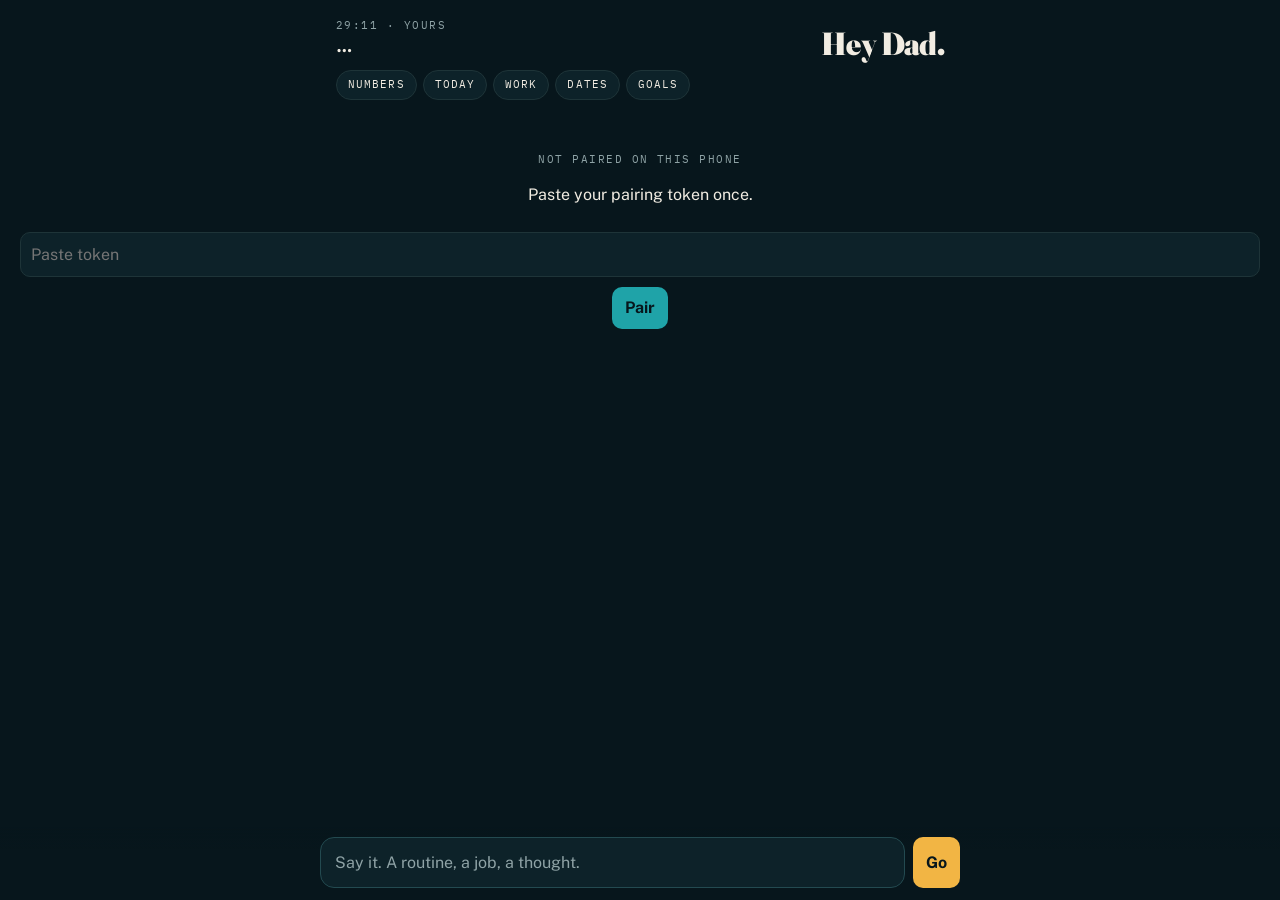
==== 2911-9c4e1a/index.html @ 53d18c6c "29:11: the new face. Numbers off the high, the day on the glass, meds, hyperfocus, work with grain, " ====
<!doctype html>
<html lang="en">
<head>
<meta charset="utf-8">
<meta name="viewport" content="width=device-width, initial-scale=1, viewport-fit=cover">
<meta name="robots" content="noindex, nofollow">
<meta name="theme-color" content="#07161C">
<meta name="apple-mobile-web-app-capable" content="yes">
<meta name="apple-mobile-web-app-status-bar-style" content="black-translucent">
<meta name="apple-mobile-web-app-title" content="29:11">
<link rel="manifest" href="manifest.webmanifest">
<link rel="apple-touch-icon" href="icon-192.png">
<title>29:11</title>
<link rel="preconnect" href="https://fonts.googleapis.com">
<link rel="stylesheet" href="https://fonts.googleapis.com/css2?family=Fraunces:opsz,wght@9..144,600;9..144,900&family=Public+Sans:wght@400;600;700&family=IBM+Plex+Mono:wght@500&display=swap">
<style>
  :root{ --sea:#07161C; --deep:#0D2229; --deeper:#0A1B21; --water:#1FA3A8; --water-soft:#123A40; --coral:#FF6B4A; --gold:#F2B544; --cream:#F1ECE2; --dim:#8FA3A6; --line:#1E3438; }
  *{box-sizing:border-box} html{background:var(--sea)}
  body{margin:0; background:var(--sea); color:var(--cream); font-family:"Public Sans",system-ui,sans-serif; font-size:16px; line-height:1.45; padding-bottom:calc(120px + env(safe-area-inset-bottom));}
  .wrap{max-width:640px; margin:0 auto; padding:0 16px;}
  .k{font-family:"IBM Plex Mono",ui-monospace,monospace; font-size:.66rem; letter-spacing:.14em; text-transform:uppercase; color:var(--dim);}
  h1{font-family:"Fraunces",Georgia,serif; font-weight:900; font-variation-settings:"opsz" 144; font-size:2rem; line-height:1; margin:0; letter-spacing:-.02em;}
  h2{font-family:"Fraunces",Georgia,serif; font-weight:600; font-size:1.35rem; line-height:1.1; margin:0 0 10px; display:flex; align-items:baseline; gap:10px;}
  h2 .cnt{font-family:"IBM Plex Mono",ui-monospace,monospace; font-size:.7rem; letter-spacing:.1em; color:var(--gold); font-weight:500;}
  header{padding:calc(18px + env(safe-area-inset-top)) 0 8px; position:sticky; top:0; background:linear-gradient(var(--sea) 80%, transparent); z-index:5;}
  .top{display:flex; align-items:flex-end; justify-content:space-between; gap:10px;}
  .top .date{font-family:"Fraunces",Georgia,serif; font-weight:600; font-size:1.15rem;}
  .chips{display:flex; gap:6px; overflow-x:auto; padding:10px 0 4px; scrollbar-width:none;} .chips::-webkit-scrollbar{display:none}
  .chips a{flex:none; font-family:"IBM Plex Mono",ui-monospace,monospace; font-size:.68rem; letter-spacing:.1em; text-transform:uppercase; color:var(--cream); text-decoration:none; border:1px solid var(--line); border-radius:999px; padding:6px 11px; background:var(--deep);}
  section{padding:18px 0 6px;}
  .card{background:var(--deep); border:1px solid var(--line); border-radius:16px; padding:14px 16px; margin-bottom:10px;}
  .hero{background:linear-gradient(160deg,#0F2A31,#0A1B21); border-color:#1F4A50;}
  .hero .big{font-family:"Fraunces",Georgia,serif; font-weight:900; font-variation-settings:"opsz" 144; font-size:4.6rem; line-height:.95; letter-spacing:-.03em; color:var(--gold); font-variant-numeric:tabular-nums;}
  .hero .big small{font-size:1.6rem; color:var(--cream); font-weight:600; letter-spacing:0;}
  .hero .sub{color:var(--dim); font-size:.95rem; margin-top:6px;}
  .bar{height:10px; border-radius:999px; background:var(--water-soft); margin:12px 0 4px; overflow:hidden;}
  .bar i{display:block; height:100%; background:linear-gradient(90deg,var(--water),var(--gold)); border-radius:999px;}
  .spark{width:100%; height:64px; display:block; margin-top:8px;}
  .tiles{display:grid; grid-template-columns:1fr 1fr; gap:8px;}
  .tile{background:var(--deep); border:1px solid var(--line); border-radius:14px; padding:12px 12px 10px; min-height:96px;}
  .tile .v{font-family:"Fraunces",Georgia,serif; font-weight:900; font-size:1.7rem; line-height:1; letter-spacing:-.02em; font-variant-numeric:tabular-nums;}
  .tile .v small{font-size:.9rem; font-weight:600; color:var(--dim); letter-spacing:0;}
  .tile .l{font-size:.8rem; color:var(--dim); margin-top:4px; display:flex; justify-content:space-between; gap:6px;}
  .tile .l b{color:var(--cream); font-weight:600;}
  .tile svg{width:100%; height:26px; display:block; margin-top:6px;}
  .up{color:var(--gold)} .down{color:var(--water)} .flat{color:var(--dim)}
  .row{display:flex; align-items:center; gap:10px; padding:9px 0; border-top:1px solid var(--line);}
  .row:first-of-type{border-top:none}
  .row .tick{flex:none; width:26px; height:26px; border-radius:8px; border:1.5px solid var(--water); background:transparent; display:flex; align-items:center; justify-content:center; color:var(--sea); font-weight:700; cursor:pointer;}
  .row.done .tick{background:var(--water);} .row.done .t{color:var(--dim); text-decoration:line-through;}
  .row .t{flex:1; min-width:0; cursor:pointer;}
  .row .t small{display:block; color:var(--dim); font-size:.8rem;}
  .row .time{font-family:"IBM Plex Mono",ui-monospace,monospace; font-size:.7rem; color:var(--dim); flex:none;}
  .row .more{flex:none; background:none; border:none; color:var(--dim); font-size:1.2rem; padding:2px 6px; cursor:pointer;}
  .why{display:none; color:var(--dim); font-size:.86rem; padding:0 0 8px 36px;}
  .row.open + .why{display:block}
  .pills{display:flex; flex-wrap:wrap; gap:6px; margin-top:6px;}
  .pill{border:1.5px solid var(--line); background:var(--deeper); color:var(--cream); border-radius:999px; padding:7px 11px; font-size:.86rem; cursor:pointer;}
  .pill.on{border-color:var(--water); background:var(--water-soft);} .pill small{color:var(--dim); font-size:.72rem; margin-left:4px;}
  .pill.thu{border-color:var(--gold);}
  .add{display:flex; gap:6px; margin-top:8px;}
  .add input,.add select{flex:1; min-width:0; background:var(--deeper); border:1px solid var(--line); color:var(--cream); border-radius:10px; padding:9px 10px; font:inherit; font-size:.95rem;}
  .add select{flex:0 0 auto; max-width:38%;}
  .btn{background:var(--water); color:var(--sea); border:none; border-radius:10px; padding:9px 13px; font:inherit; font-weight:700; cursor:pointer;}
  .btn.gold{background:var(--gold);} .btn.ghost{background:transparent; color:var(--cream); border:1px solid var(--line);}
  .say{position:fixed; left:0; right:0; bottom:0; padding:10px 16px calc(12px + env(safe-area-inset-bottom)); background:linear-gradient(transparent, var(--sea) 30%); z-index:6;}
  .say form{max-width:640px; margin:0 auto; display:flex; gap:8px;}
  .say input{flex:1; min-width:0; background:var(--deep); border:1.5px solid #234A50; color:var(--cream); border-radius:14px; padding:13px 14px; font:inherit; font-size:1rem;}
  .say input::placeholder{color:var(--dim)}
  .box{cursor:pointer;} .box .hd{display:flex; justify-content:space-between; align-items:baseline; gap:8px;}
  .box .hd b{font-size:1.05rem;} .box .hd .cnt{font-family:"IBM Plex Mono",ui-monospace,monospace; font-size:.7rem; color:var(--gold); letter-spacing:.08em; flex:none;}
  .box .why{display:block; padding:2px 0 6px;}
  .box .items{margin-top:4px;} .box .sub{padding-left:36px;} .box .sub .row{padding:6px 0; border-top:1px dashed var(--line);}
  .box.collapsed .items .row:nth-child(n+4){display:none} .box.collapsed .sub{display:none} .box.collapsed .add{display:none}
  .due{font-family:"IBM Plex Mono",ui-monospace,monospace; font-size:.68rem; color:var(--coral); flex:none;}
  .goal{display:flex; gap:10px; align-items:flex-start; padding:9px 0; border-top:1px solid var(--line);} .goal:first-child{border-top:none}
  .goal .dom{flex:none; font-family:"IBM Plex Mono",ui-monospace,monospace; font-size:.66rem; letter-spacing:.1em; color:var(--water); background:var(--water-soft); border-radius:6px; padding:3px 6px; margin-top:3px;}
  .goal .g{flex:1;} .goal .g small{display:block; color:var(--dim); font-size:.82rem;}
  .goal.retired .g{color:var(--dim); text-decoration:line-through;}
  .goal button{flex:none; background:none; border:1px solid var(--line); color:var(--dim); border-radius:8px; padding:3px 8px; font-size:.72rem; cursor:pointer;}
  .focus{display:flex; align-items:center; gap:10px; background:var(--deeper); border:1px solid #2A4A50; border-radius:14px; padding:12px 14px;}
  .focus .clock{font-family:"Fraunces",Georgia,serif; font-weight:900; font-size:2.4rem; line-height:1; letter-spacing:-.02em; font-variant-numeric:tabular-nums; color:var(--gold); min-width:110px;}
  .focus .lab{flex:1; min-width:0;} .focus .lab small{display:block; color:var(--dim); font-size:.8rem;}
  .focus .btns{display:flex; gap:6px; flex-wrap:wrap;}
  .focus .btns button{background:var(--water-soft); color:var(--cream); border:1px solid #2A4A50; border-radius:8px; padding:6px 9px; font:inherit; font-size:.8rem; cursor:pointer;}
  .toast{position:fixed; left:50%; transform:translateX(-50%); bottom:calc(80px + env(safe-area-inset-bottom)); background:var(--cream); color:var(--sea); padding:10px 14px; border-radius:12px; font-weight:600; font-size:.92rem; z-index:9; box-shadow:0 8px 30px rgba(0,0,0,.4); max-width:90vw;}
  dialog{border:none; border-radius:18px 18px 0 0; padding:0; width:100vw; max-width:100vw; margin:auto 0 0 0; background:var(--deep); color:var(--cream); box-shadow:0 -10px 40px rgba(0,0,0,.5);}
  dialog::backdrop{background:rgba(0,0,0,.6)}
  @media(min-width:700px){ dialog{width:560px; max-width:560px; border-radius:18px; margin:auto;} }
  .dlg{padding:18px 18px calc(24px + env(safe-area-inset-bottom));} .dlg h3{font-family:"Fraunces",Georgia,serif; font-weight:600; font-size:1.25rem; margin:0 0 12px;}
  .dlg label{display:block; margin:10px 0 4px; font-size:.8rem; color:var(--dim);}
  .dlg input,.dlg select,.dlg textarea{width:100%; background:var(--deeper); border:1px solid var(--line); color:var(--cream); border-radius:10px; padding:9px 10px; font:inherit;}
  .dlg .acts{display:flex; gap:8px; margin-top:16px; flex-wrap:wrap;}
  .dlg .danger{background:none; border:1px solid var(--coral); color:var(--coral); border-radius:10px; padding:9px 13px; font:inherit; cursor:pointer; margin-left:auto;}
  .plan{background:var(--water-soft); border:1px solid #2A5A60; border-radius:14px; padding:12px 14px; margin-bottom:10px;}
  .plan b{display:block;} .plan ul{margin:6px 0 0; padding-left:18px; color:var(--cream);} .plan .q{color:var(--gold); margin-top:6px;}
  .cal .row{border-top:none; padding:4px 0;} .cal .time{color:var(--gold); min-width:60px;}
  .pair{display:none; padding:40px 20px; text-align:center;} .pair input{width:100%; margin:10px 0; background:var(--deep); border:1px solid var(--line); color:var(--cream); border-radius:10px; padding:10px; font:inherit;}
  footer{padding:30px 0 10px; color:var(--dim); font-size:.8rem;}
  .empty{color:var(--dim); font-size:.9rem; padding:6px 0;}
  @media (prefers-reduced-motion: reduce){ *{transition:none!important} }
</style>
</head>
<body>
<header><div class="wrap">
  <div class="top"><div><div class="k">29:11 · yours</div><div class="date" id="date">…</div></div><h1 id="hello">Hey Dad.</h1></div>
  <nav class="chips"><a href="#numbers">Numbers</a><a href="#today">Today</a><a href="#work">Work</a><a href="#dates">Dates</a><a href="#goals">Goals</a></nav>
</div></header>

<div class="pair" id="pair"><div class="k">Not paired on this phone</div><p>Paste your pairing token once.</p><input id="pair-input" placeholder="Paste token"><button class="btn" id="pair-btn">Pair</button></div>

<main class="wrap" id="app" style="display:none">
  <section id="numbers">
    <div class="card hero" id="hero"></div>
    <div class="tiles" id="tiles"></div>
  </section>

  <section id="today">
    <h2>Today <span class="cnt" id="today-cnt"></span></h2>
    <div class="card" id="focus-card"></div>
    <div class="card" id="meds"></div>
    <div id="routines"></div>
  </section>

  <section id="work">
    <h2>Work <span class="cnt" id="work-cnt"></span></h2>
    <div id="plan-out"></div>
    <div id="boxes"></div>
    <div id="projects"></div>
  </section>

  <section id="dates">
    <h2>Dates</h2>
    <div class="card" id="dates-card"></div>
  </section>

  <section id="goals">
    <h2>Goals <span class="cnt" id="goals-cnt"></span></h2>
    <div class="card" id="goals-card"></div>
  </section>

  <footer id="foot"></footer>
</main>

<div class="say"><form id="say"><input id="say-in" placeholder="Say it. A routine, a job, a thought." autocomplete="off"><button class="btn gold" type="submit">Go</button></form></div>

<dialog id="dlg"><div class="dlg" id="dlg-body"></div></dialog>

<script>
const FN = "https://dsjnvwhyevjzsmuawkcs.supabase.co/functions/v1";
if ("serviceWorker" in navigator) navigator.serviceWorker.register("sw.js").catch(()=>{});

// ---- pairing: the same device token as the Harbor and the Eddy, same origin, same key
let TOKEN = ""; try { TOKEN = localStorage.getItem("eddy_token") || ""; } catch(e) {}
{ const m = location.search.match(/[?&]t=([^&]+)/); if (m) { TOKEN = decodeURIComponent(m[1]); try{ localStorage.setItem("eddy_token", TOKEN); }catch(e){} history.replaceState(null,"",location.pathname); } }
document.getElementById("pair-btn").onclick = () => { const v = document.getElementById("pair-input").value.trim(); const m = v.match(/[?&]t=([^&]+)/); TOKEN = m ? decodeURIComponent(m[1]) : v; try{ localStorage.setItem("eddy_token", TOKEN); }catch(e){} load(); };

async function api(op, extra={}, fn="face-api") {
  const r = await fetch(FN+"/"+fn, { method:"POST", headers:{"content-type":"application/json"}, body: JSON.stringify({ token: TOKEN, op, ...extra }) });
  const d = await r.json().catch(()=>({error:"bad response"}));
  if (!r.ok || d.error) throw new Error(d.error || ("HTTP "+r.status));
  return d;
}
function toast(msg, ms=1800){ const t=document.createElement("div"); t.className="toast"; t.textContent=msg; document.body.appendChild(t); setTimeout(()=>t.remove(), ms); }
const E = (s) => String(s ?? "").replace(/[&<>"']/g, (c) => ({"&":"&amp;","<":"&lt;",">":"&gt;",'"':"&quot;","'":"&#39;"}[c]));
const fmt = (n, d=0) => n == null || isNaN(n) ? "–" : Number(n).toLocaleString("en-US", { maximumFractionDigits: d, minimumFractionDigits: d });
const hm = (min) => min == null ? "–" : `${Math.floor(min/60)}h ${String(Math.round(min%60)).padStart(2,"0")}m`;
const dstr = (ymd) => { const [y,m,d]=ymd.split("-").map(Number); return new Date(y,m-1,d).toLocaleDateString("en-US",{month:"short",day:"numeric"}); };
const daysTo = (ymd) => { const [y,m,d]=ymd.split("-").map(Number); const t=new Date(); t.setHours(0,0,0,0); return Math.round((new Date(y,m-1,d)-t)/86400000); };
function spark(vals, w=300, h=60, color="#F2B544", pad=4){
  const v = vals.filter(x => x != null && !isNaN(x)); if (v.length < 2) return "";
  const min = Math.min(...v), max = Math.max(...v), span = (max-min) || 1;
  const pts = v.map((x,i) => [pad + i*(w-2*pad)/(v.length-1), h-pad - (x-min)/span*(h-2*pad)]);
  const d = pts.map((p,i) => (i?"L":"M") + p[0].toFixed(1) + " " + p[1].toFixed(1)).join(" ");
  const last = pts[pts.length-1];
  return `<svg viewBox="0 0 ${w} ${h}" preserveAspectRatio="none"><path d="${d}" fill="none" stroke="${color}" stroke-width="2.2" stroke-linejoin="round" stroke-linecap="round"/><circle cx="${last[0].toFixed(1)}" cy="${last[1].toFixed(1)}" r="3.2" fill="${color}"/></svg>`;
}
const avg = (a) => { const v=a.filter(x=>x!=null&&!isNaN(x)); return v.length? v.reduce((s,x)=>s+x,0)/v.length : null; };
function arrow(recent, prior, goodWhenUp=true){ if (recent==null||prior==null) return ""; const d = recent-prior; const pct = prior? d/prior : 0; if (Math.abs(pct) < 0.02) return `<span class="flat">→ same</span>`; const up = d>0; const cls = (up===goodWhenUp) ? "up" : "down"; return `<span class="${cls}">${up?"↑":"↓"} ${fmt(Math.abs(d), Math.abs(d)<10?1:0)} vs prior 7</span>`; }

let B = null;   // the board
const BLOCKS = [["Wake",["wake","levo_gap_closed"]],["Midday",["meal_start","fork_down","dip_clear","gym_leave"]],["Evening",["wind_down","lights_down"]],["Close",["close"]]];
const ANCHOR_NAMES = {wake:"first thing", levo_gap_closed:"after the levo gap", meal_start:"with lunch", fork_down:"after lunch", dip_clear:"mid afternoon", gym_leave:"after the gym", wind_down:"evening", lights_down:"lights down", close:"the close"};
const TIMING = {on_waking:"On waking", with_breakfast:"With breakfast", pre_gym:"Before the gym", bedtime:"Bedtime", weekly:"Thursday"};

async function load(){
  if (!TOKEN) { document.getElementById("pair").style.display="block"; return; }
  try { B = await api("board"); } catch(e) { if (/token/.test(e.message)) { TOKEN=""; document.getElementById("pair").style.display="block"; return; } toast("Could not reach the board: "+e.message, 3000); return; }
  document.getElementById("pair").style.display="none"; document.getElementById("app").style.display="block";
  render();
}
function render(){
  const [y,m,d] = B.today.split("-").map(Number); const td = new Date(y,m-1,d);
  document.getElementById("date").textContent = td.toLocaleDateString("en-US",{weekday:"long", month:"long", day:"numeric"});
  const h = new Date().getHours(); document.getElementById("hello").textContent = h<12?"Morning, Dad.":h<17?"Afternoon, Dad.":"Evening, Dad.";
  renderNumbers(); renderToday(); renderWork(); renderDates(); renderGoals();
  document.getElementById("foot").innerHTML = `Everything here is yours. No caps, no gates, nothing hidden. Served ${new Date(B.served_at).toLocaleTimeString("en-US",{hour:"numeric",minute:"2-digit"})}.`;
}

// ---------- NUMBERS ----------
function renderNumbers(){
  const W = B.weights; const H = B.health;
  const hero = document.getElementById("hero");
  if (W.length){
    const hi = W.reduce((a,b)=> b.lb>a.lb?b:a); const last = W[W.length-1]; const off = hi.lb - last.lb;
    const goal = 60; const pct = Math.max(0, Math.min(100, off/goal*100));
    const last7 = W.filter(w => daysTo(w.date) >= -7).map(w=>w.lb); const prev7 = W.filter(w => daysTo(w.date) < -7 && daysTo(w.date) >= -14).map(w=>w.lb);
    const a7 = avg(last7), p7 = avg(prev7);
    hero.innerHTML = `<div class="k">Off the high</div>
      <div class="big">${fmt(off,1)}<small> lb</small></div>
      <div class="sub">${fmt(hi.lb,1)} on ${dstr(hi.date)} · ${fmt(last.lb,1)} on ${dstr(last.date)}${last.fat!=null?` · ${fmt(last.fat,1)}% fat`:""}${last.lean?` · ${fmt(last.lean,1)} lb lean`:""}</div>
      <div class="bar"><i style="width:${pct.toFixed(1)}%"></i></div>
      <div class="sub">${fmt(pct,0)}% of the 60 · ${fmt(goal-off,1)} to go${a7!=null?` · 7-day avg ${fmt(a7,1)}`:""}${a7!=null&&p7!=null?` (${a7<p7?"down":"up"} ${fmt(Math.abs(a7-p7),1)} on the week before)`:""}</div>
      ${spark(W.map(w=>w.lb), 600, 64)}
      <div class="sub" style="display:flex;justify-content:space-between"><span>${dstr(W[0].date)}</span><span>${W.length} readings</span><span>${dstr(last.date)}</span></div>`;
  } else hero.innerHTML = `<div class="k">Weight</div><div class="empty">No readings yet.</div>`;
  // tiles from the last 14 days of health
  // daily totals (steps, burn, exercise, food) read the last COMPLETE day; overnight and morning readings (sleep, HRV, weight) read today
  const full = H.filter(r => r.date !== B.today);
  const days = H.slice(-14);
  const win = (arr, k) => ({ rec: avg(arr.slice(-7).map(x=>x[k])), pri: avg(arr.slice(-14,-7).map(x=>x[k])) });
  const lastWith = (k, src=H) => [...src].reverse().find(r => r[k] != null);
  const tile = (label, valHtml, key, goodUp, src=H, sparkColor="#1FA3A8") => {
    const lw = lastWith(key, src); const w = win(src, key);
    return `<div class="tile"><div class="k">${label}</div><div class="v">${valHtml}</div><div class="l"><span>${lw?dstr(lw.date):""}</span><b>${arrow(w.rec,w.pri,goodUp)}</b></div>${spark(src.slice(-14).map(x=>x[key]), 300, 26, sparkColor)}</div>`;
  };
  const s = lastWith("sleep_total_min"), hv = lastWith("hrv_sdnn_ms"), rh = lastWith("resting_hr"), vo = lastWith("vo2_max");
  const st = lastWith("steps", full), ae = lastWith("active_energy_kcal", full), ex = lastWith("exercise_minutes", full), pr = lastWith("protein_g", full), dk = lastWith("dietary_energy_kcal", full);
  const rec = full.slice(-7);
  const tiles = [
    s ? tile("Sleep", `${hm(s.sleep_total_min)}<small> deep ${Math.round(s.sleep_deep_min||0)}m · REM ${Math.round(s.sleep_rem_min||0)}m</small>`, "sleep_total_min", true) : "",
    hv ? tile("HRV", `${fmt(hv.hrv_sdnn_ms,0)}<small> ms</small>`, "hrv_sdnn_ms", true) : "",
    st ? tile("Steps", `${fmt(st.steps,0)}`, "steps", true) : "",
    ex ? tile("Exercise", `${fmt(ex.exercise_minutes,0)}<small> min · 7d ${fmt(rec.reduce((a,x)=>a+(x.exercise_minutes||0),0),0)}</small>`, "exercise_minutes", true) : "",
    ae ? tile("Active burn", `${fmt(ae.active_energy_kcal,0)}<small> kcal</small>`, "active_energy_kcal", true) : "",
    rh ? tile("Resting HR", `${fmt(rh.resting_hr,0)}<small> bpm</small>`, "resting_hr", false) : "",
    pr ? tile("Protein", `${fmt(pr.protein_g,0)}<small> g${dk?` · ${fmt(dk.dietary_energy_kcal,0)} kcal`:""}</small>`, "protein_g", true, null, "#F2B544") : "",
    vo ? tile("VO2 max", `${fmt(vo.vo2_max,1)}`, "vo2_max", true) : "",
  ].join("");
  document.getElementById("tiles").innerHTML = tiles || `<div class="empty">No health data in the last 45 days.</div>`;
}

// ---------- TODAY ----------
let FOCUS = { label: "", endsAt: null, timer: null };
function renderFocus(){
  const c = document.getElementById("focus-card");
  const left = FOCUS.endsAt ? Math.max(0, Math.round((FOCUS.endsAt - Date.now())/1000)) : null;
  const mm = left==null ? "–:––" : `${Math.floor(left/60)}:${String(left%60).padStart(2,"0")}`;
  c.innerHTML = `<div class="focus"><div class="clock">${mm}</div><div class="lab"><b>${E(FOCUS.label||"Hyperfocus")}</b><small>${FOCUS.endsAt?"One thing, until the clock says so.":"Pick a length. Tap any line to name the thing."}</small></div>
    <div class="btns"><button data-m="15">15</button><button data-m="25">25</button><button data-m="45">45</button>${FOCUS.endsAt?`<button data-m="0">Stop</button>`:""}</div></div>`;
  c.querySelectorAll("button").forEach(b => b.onclick = () => startFocus(Number(b.dataset.m)));
}
function startFocus(min){
  clearInterval(FOCUS.timer); FOCUS.timer=null;
  if (!min) { FOCUS.endsAt=null; renderFocus(); return; }
  FOCUS.endsAt = Date.now() + min*60000;
  if ("Notification" in window && Notification.permission === "default") Notification.requestPermission().catch(()=>{});
  FOCUS.timer = setInterval(() => { if (Date.now() >= FOCUS.endsAt) { clearInterval(FOCUS.timer); FOCUS.timer=null; FOCUS.endsAt=null; try{ if (Notification.permission==="granted") new Notification("29:11", { body: "Sprint done. " + (FOCUS.label||"Well done.") }); }catch(e){} toast("Sprint done."); } renderFocus(); }, 1000);
  renderFocus();
}
function renderToday(){
  renderFocus();
  // meds
  const takenBy = new Map(B.med_log.map(m => [m.med_name, m.taken_at]));
  const isThu = new Date().getDay() === 4;
  const groups = {}; for (const m of B.medications.filter(m => m.active)) (groups[m.timing||"other"] ||= []).push(m);
  const order = ["on_waking","with_breakfast","pre_gym","bedtime","weekly","other"];
  const medsHtml = order.filter(k=>groups[k]).map(k => `<div class="k" style="margin-top:8px">${TIMING[k]||k}${k==="weekly"&&isThu?" · today":""}</div><div class="pills">${groups[k].map(m => { const t = takenBy.get(m.name); return `<button class="pill ${t?"on":""} ${k==="weekly"&&isThu?"thu":""}" data-med="${E(m.name)}" data-id="${m.id}">${E(m.name)}${m.dose?`<small>${E(m.dose)}</small>`:""}${t?`<small>${new Date(t).toLocaleTimeString("en-US",{hour:"numeric",minute:"2-digit"})}</small>`:""}</button>`; }).join("")}</div>`).join("");
  const takenCount = B.medications.filter(m=>m.active && takenBy.has(m.name)).length;
  document.getElementById("meds").innerHTML = `<h2 style="font-size:1.1rem">Meds <span class="cnt">${takenCount} of ${B.medications.filter(m=>m.active).length}</span></h2>${medsHtml}`;
  document.querySelectorAll("#meds .pill").forEach(p => p.onclick = async () => {
    const name = p.dataset.med, on = p.classList.contains("on");
    p.classList.toggle("on");
    try { await api(on?"med_untake":"med_take", { med_name: name, medication_id: p.dataset.id }); B = await api("board"); renderToday(); } catch(e){ toast("Not saved: "+e.message); }
  });
  // routines by block
  const done = new Set(B.completions.filter(c=>!c.skipped).map(c=>c.template_id));
  const active = B.routines.filter(r => !r.paused);
  const dow = ["sun","mon","tue","wed","thu","fri","sat"][new Date().getDay()];
  const todayRoutines = active.filter(r => r.cadence !== "weekly" || !r.days || !r.days.length || r.days.map(x=>String(x).toLowerCase().slice(0,3)).includes(dow));
  const doneCount = todayRoutines.filter(r=>done.has(r.id)).length;
  document.getElementById("today-cnt").textContent = `${doneCount} of ${todayRoutines.length}`;
  const html = BLOCKS.map(([name, anchors]) => {
    const rs = todayRoutines.filter(r => anchors.includes(r.anchor||"wake") || (!r.anchor && name==="Wake"));
    const others = name==="Close" ? todayRoutines.filter(r => r.anchor && !BLOCKS.some(([,a])=>a.includes(r.anchor))) : [];
    const list = rs.concat(others); if (!list.length) return "";
    const dc = list.filter(r=>done.has(r.id)).length;
    return `<div class="card"><h2 style="font-size:1.1rem">${name} <span class="cnt">${dc} of ${list.length}</span></h2>
      ${list.map(r => `<div class="row ${done.has(r.id)?"done":""}" data-id="${r.id}"><button class="tick" aria-label="done">✓</button><div class="t">${E(r.title)}<small>${E(ANCHOR_NAMES[r.anchor]||"")}${r.cadence&&r.cadence!=="daily"?` · ${E(r.cadence.replace("_"," "))}`:""}</small></div>${r.window_start?`<span class="time">${E(String(r.window_start).slice(0,5))}</span>`:""}<button class="more" aria-label="edit">…</button></div>
      <div class="why">${r.why?E(r.why)+"<br>":""}${r.rung_full?`<b>Full:</b> ${E(r.rung_full)}<br>`:""}${r.rung_reduced?`<b>Reduced:</b> ${E(r.rung_reduced)}<br>`:""}${r.rung_floor?`<b>Floor:</b> ${E(r.rung_floor)}<br>`:""}${r.first_physical_motion?`<b>First motion:</b> ${E(r.first_physical_motion)}`:""}${!(r.why||r.rung_full||r.first_physical_motion)?"No notes yet. Tap … to add a why.":""}</div>`).join("")}
      <div class="add"><input placeholder="Add a routine to ${name}" data-block="${name}"><button class="btn ghost">Add</button></div></div>`;
  }).join("");
  const paused = B.routines.filter(r=>r.paused);
  document.getElementById("routines").innerHTML = html + (paused.length ? `<div class="card"><div class="k">Paused</div>${paused.map(r=>`<div class="row" data-id="${r.id}"><div class="t" style="color:var(--dim)">${E(r.title)}</div><button class="more">…</button></div>`).join("")}</div>` : "");
  document.querySelectorAll("#routines .row").forEach(row => {
    const id = row.dataset.id; const r = B.routines.find(x=>x.id===id);
    const tick = row.querySelector(".tick"); if (tick) tick.onclick = async (ev) => { ev.stopPropagation(); const was = row.classList.contains("done"); row.classList.toggle("done"); try { await api(was?"unmark":"mark", { template_id: id }); B.completions = was ? B.completions.filter(c=>c.template_id!==id) : [...B.completions, {template_id:id, completed_at:new Date().toISOString(), skipped:false}]; renderToday(); } catch(e){ row.classList.toggle("done"); toast("Not saved: "+e.message); } };
    const t = row.querySelector(".t"); if (t) t.onclick = () => { row.classList.toggle("open"); FOCUS.label = r.title; renderFocus(); };
    row.querySelector(".more").onclick = () => editRoutine(r);
  });
  document.querySelectorAll("#routines .add").forEach(a => { const inp = a.querySelector("input"), btn = a.querySelector("button");
    const go = async () => { const v = inp.value.trim(); if (!v) return; const block = inp.dataset.block; const anchor = {Wake:"wake", Midday:"fork_down", Evening:"wind_down", Close:"close"}[block]; btn.disabled = true; try { await api("routine_add", { title: v, anchor, kind:"self", cadence:"daily" }); inp.value=""; B = await api("board"); renderToday(); toast("Added to "+block+"."); } catch(e){ toast("Not saved: "+e.message); } btn.disabled=false; };
    btn.onclick = go; inp.onkeydown = (e) => { if (e.key==="Enter") { e.preventDefault(); go(); } };
  });
}
function editRoutine(r){
  const anchorOpts = Object.entries(ANCHOR_NAMES).map(([k,v]) => `<option value="${k}" ${r.anchor===k?"selected":""}>${v}</option>`).join("");
  openDlg(`<h3>${E(r.title)}</h3>
    <label>Title</label><input id="e-title" value="${E(r.title)}">
    <label>When</label><select id="e-anchor">${anchorOpts}</select>
    <label>Time (optional)</label><input id="e-time" type="time" value="${r.window_start?String(r.window_start).slice(0,5):""}">
    <label>Cadence</label><select id="e-cad"><option ${r.cadence==="daily"?"selected":""}>daily</option><option ${r.cadence==="weekly"?"selected":""}>weekly</option><option value="as_needed" ${r.cadence==="as_needed"?"selected":""}>as needed</option></select>
    <label>Why</label><textarea id="e-why" rows="2">${E(r.why||"")}</textarea>
    <div class="acts"><button class="btn" id="e-save">Save</button><button class="btn ghost" id="e-pause">${r.paused?"Resume":"Pause"}</button><button class="danger" id="e-del">Delete</button></div>`);
  document.getElementById("e-save").onclick = async () => { try { await api("routine_set", { id:r.id, title: document.getElementById("e-title").value.trim(), anchor: document.getElementById("e-anchor").value, window_start: document.getElementById("e-time").value || null, cadence: document.getElementById("e-cad").value, why: document.getElementById("e-why").value.trim() || null }); closeDlg(); B = await api("board"); renderToday(); toast("Saved."); } catch(e){ toast("Not saved: "+e.message); } };
  document.getElementById("e-pause").onclick = async () => { try { await api("routine_set", { id:r.id, paused: !r.paused }); closeDlg(); B = await api("board"); renderToday(); } catch(e){ toast("Not saved: "+e.message); } };
  document.getElementById("e-del").onclick = async () => { if (!confirm("Delete this routine?")) return; try { await api("routine_del", { id:r.id }); closeDlg(); B = await api("board"); renderToday(); toast("Deleted."); } catch(e){ toast("Not saved: "+e.message); } };
}

// ---------- WORK ----------
const openBoxes = new Set();
function renderWork(){
  const items = B.items; const top = (bid) => items.filter(i => i.box_id===bid && !i.parent_item_id);
  const subs = (pid) => items.filter(i => i.parent_item_id===pid);
  const openTotal = items.filter(i=>!i.done && i.kind!=="note" && !i.parent_item_id).length;
  document.getElementById("work-cnt").textContent = `${openTotal} open`;
  const boxesHtml = B.boxes.map(b => {
    const t = top(b.id); const tasks = t.filter(i=>i.kind!=="note"); const dn = tasks.filter(i=>i.done).length;
    const open = t.filter(i=>!i.done).concat(t.filter(i=>i.done));
    const row = (i) => `<div class="row ${i.done?"done":""}" data-id="${i.id}">${i.kind==="note"?`<span class="tick" style="border-style:dashed;opacity:.5"></span>`:`<button class="tick">✓</button>`}<div class="t">${E(i.text)}${i.detail?`<small>${E(i.detail).replace(/(https?:\/\/\S+)/g,'<a href="$1" target="_blank" rel="noopener" style="color:var(--water)">open ↗</a>')}</small>`:""}${i.kind==="decision"&&i.options?`<small>${(i.options||[]).map(o=>E(typeof o==="string"?o:(o.label||o.text||o.title||JSON.stringify(o)))).join(" · ")}${i.choice?` → <b>${E(i.choice)}</b>`:""}</small>`:""}</div>${i.due?`<span class="due">${daysTo(i.due)<0?"late":daysTo(i.due)===0?"today":"in "+daysTo(i.due)+"d"}</span>`:""}${subs(i.id).length?`<span class="time">${subs(i.id).filter(s=>s.done).length}/${subs(i.id).length}</span>`:""}</div>${subs(i.id).length?`<div class="sub">${subs(i.id).map(s=>`<div class="row ${s.done?"done":""}" data-id="${s.id}"><button class="tick">✓</button><div class="t">${E(s.text)}</div></div>`).join("")}</div>`:""}`;
    return `<div class="card box ${openBoxes.has(b.id)?"":"collapsed"}" data-box="${b.id}"><div class="hd"><b>${E(b.title)}</b><span class="cnt">${dn} of ${tasks.length}${b.deadline?` · ${daysTo(b.deadline)<0?"past":daysTo(b.deadline)+"d"}`:""}</span></div>${b.why?`<div class="why">${E(b.why)}</div>`:""}
      <div class="items">${open.map(row).join("") || `<div class="empty">Nothing in here yet.</div>`}</div>
      <div class="add"><input placeholder="Add to ${E(b.title)}"><button class="btn ghost">Add</button></div></div>`;
  }).join("");
  document.getElementById("boxes").innerHTML = boxesHtml;
  document.querySelectorAll(".box").forEach(card => {
    const bid = card.dataset.box;
    card.querySelector(".hd").onclick = () => { openBoxes.has(bid)?openBoxes.delete(bid):openBoxes.add(bid); card.classList.toggle("collapsed"); };
    card.querySelectorAll(".row").forEach(row => { const id=row.dataset.id; const it = B.items.find(x=>x.id===id);
      row.querySelector(".tick").onclick = async (ev) => { ev.stopPropagation(); const was=!!it.done; row.classList.toggle("done"); try { await api("sync", { ops:[{kind:"item_set", id, done:!was}] }, "desk-api"); it.done=!was; renderWork(); } catch(e){ row.classList.toggle("done"); toast("Not saved: "+e.message); } };
      row.querySelector(".t").onclick = (ev) => { ev.stopPropagation(); FOCUS.label = it.text; renderFocus(); toast("Focus: "+it.text, 1200); };
    });
    const a = card.querySelector(".add"); const inp=a.querySelector("input"), btn=a.querySelector("button");
    const go = async () => { const v=inp.value.trim(); if(!v) return; const id = crypto.randomUUID(); btn.disabled=true; try { await api("sync", { ops:[{kind:"item_add", id, box_id:bid, text:v, position: 999}] }, "desk-api"); inp.value=""; B = await api("board"); openBoxes.add(bid); renderWork(); } catch(e){ toast("Not saved: "+e.message); } btn.disabled=false; };
    btn.onclick = (ev)=>{ev.stopPropagation(); go();}; inp.onclick=(ev)=>ev.stopPropagation(); inp.onkeydown=(e)=>{ if(e.key==="Enter"){ e.preventDefault(); go(); } };
  });
  // platform projects
  document.getElementById("projects").innerHTML = B.projects.map(p => { const mv = B.moves.filter(m=>m.project_id===p.id); return `<div class="card"><div class="hd" style="display:flex;justify-content:space-between"><b>${E(p.title)}</b><span class="cnt" style="color:var(--gold);font-family:'IBM Plex Mono',monospace;font-size:.7rem">${mv.filter(m=>m.status==="done").length} of ${mv.length}${p.due_ymd?` · ${daysTo(p.due_ymd)}d`:""}</span></div><div class="k" style="margin-top:4px">From the platform, staged</div>${mv.map(m=>`<div class="row"><span class="time">${m.stage}</span><div class="t">${E(m.title)}<small>${E(m.why||"")}</small></div>${m.target_ymd?`<span class="due">${dstr(m.target_ymd)}</span>`:""}</div>`).join("")}</div>`; }).join("");
}

// ---------- DATES ----------
function renderDates(){
  const rows = [];
  for (const b of B.boxes) if (b.deadline) rows.push({ d:b.deadline, t:b.title, s:"box" });
  for (const p of B.projects) if (p.due_ymd) rows.push({ d:p.due_ymd, t:p.title, s:"project" });
  for (const m of B.moves) if (m.target_ymd && m.status!=="done") rows.push({ d:m.target_ymd, t:m.title, s:"move" });
  for (const i of B.items) if (i.due && !i.done) rows.push({ d:i.due, t:i.text, s:"item" });
  for (const g of B.goals) if (g.target_date && g.status==="active") rows.push({ d:g.target_date, t:g.goal, s:"goal" });
  rows.sort((a,b)=>a.d.localeCompare(b.d));
  const cal = B.calendar.length ? `<div class="k">Today's calendar</div><div class="cal">${B.calendar.map(c=>`<div class="row"><span class="time">${c.all_day?"all day":new Date(c.start_at).toLocaleTimeString("en-US",{hour:"numeric",minute:"2-digit"})}</span><div class="t">${E(c.summary)}${c.location?`<small>${E(c.location)}</small>`:""}</div></div>`).join("")}</div>` : `<div class="k">Today's calendar</div><div class="empty">Nothing cached for today.</div>`;
  const thu = `<div class="row"><span class="time">${new Date().getDay()===4?"today":"Thu"}</span><div class="t">Testosterone</div></div>`;
  document.getElementById("dates-card").innerHTML = cal + `<div class="k" style="margin-top:12px">Ahead</div>` + thu + (rows.map(r => `<div class="row"><span class="time">${dstr(r.d)}</span><div class="t">${E(r.t)}<small>${r.s}${daysTo(r.d)<0?" · past":daysTo(r.d)===0?" · today":" · in "+daysTo(r.d)+" days"}</small></div></div>`).join("") || `<div class="empty">No dates set.</div>`);
}

// ---------- GOALS ----------
function renderGoals(){
  const W = B.weights; const hi = W.length? W.reduce((a,b)=> b.lb>a.lb?b:a).lb : null; const last = W.length? W[W.length-1].lb : null;
  const act = B.goals.filter(g=>g.status==="active");
  document.getElementById("goals-cnt").textContent = `${act.length} active`;
  document.getElementById("goals-card").innerHTML = B.goals.map(g => {
    const isW = /lbs|weight|lose/i.test(g.goal) && hi!=null;
    const off = isW ? hi-last : null;
    return `<div class="goal ${g.status!=="active"?"retired":""}" data-id="${g.id}"><span class="dom">${E(g.domain||"")}</span><div class="g">${E(g.goal)}${isW?`<div class="bar" style="margin:6px 0 2px"><i style="width:${Math.min(100,off/60*100).toFixed(0)}%"></i></div><small>${fmt(off,1)} of 60 lb · ${fmt(60-off,1)} to go</small>`:""}${g.progress_notes?`<small>${E(g.progress_notes)}</small>`:""}</div><button data-s="${g.status==="active"?"retired":"active"}">${g.status==="active"?"retire":"revive"}</button></div>`;
  }).join("");
  document.querySelectorAll(".goal button").forEach(b => b.onclick = async () => { const id = b.closest(".goal").dataset.id; try { await api("goal_set", { id, status: b.dataset.s }); B = await api("board"); renderGoals(); } catch(e){ toast("Not saved: "+e.message); } });
}

// ---------- SAY IT ----------
document.getElementById("say").onsubmit = async (e) => {
  e.preventDefault(); const inp = document.getElementById("say-in"); const v = inp.value.trim(); if (!v) return;
  const out = document.getElementById("plan-out"); out.innerHTML = `<div class="plan"><b>Working on it…</b>${E(v)}</div>`; inp.value=""; location.hash="#work";
  try {
    const r = await api("word", { text: v }); const d = r.did;
    out.innerHTML = `<div class="plan"><div class="k">${E(d.kind)}</div><b>${E(d.title)}</b>${d.why?`<div style="color:var(--dim)">${E(d.why)}</div>`:""}${d.items?`<ul>${d.items.map(i=>`<li>${E(i.text)}${i.steps?` <span style="color:var(--dim)">· ${i.steps} steps</span>`:""}</li>`).join("")}</ul>`:""}${(d.questions||[]).length?`<div class="q">${d.questions.map(q=>"? "+E(q)).join("<br>")}</div>`:""}</div>`;
    B = await api("board"); if (d.box_id) openBoxes.add(d.box_id); renderToday(); renderWork(); renderDates();
  } catch(err) { out.innerHTML = `<div class="plan"><b>Could not plan it.</b>${E(err.message)}</div>`; }
};

function openDlg(html){ document.getElementById("dlg-body").innerHTML = html; document.getElementById("dlg").showModal(); }
function closeDlg(){ document.getElementById("dlg").close(); }
document.getElementById("dlg").addEventListener("click", (e) => { if (e.target.id==="dlg") closeDlg(); });
document.addEventListener("visibilitychange", () => { if (!document.hidden && B) load(); });
load();
</script>
</body>
</html>
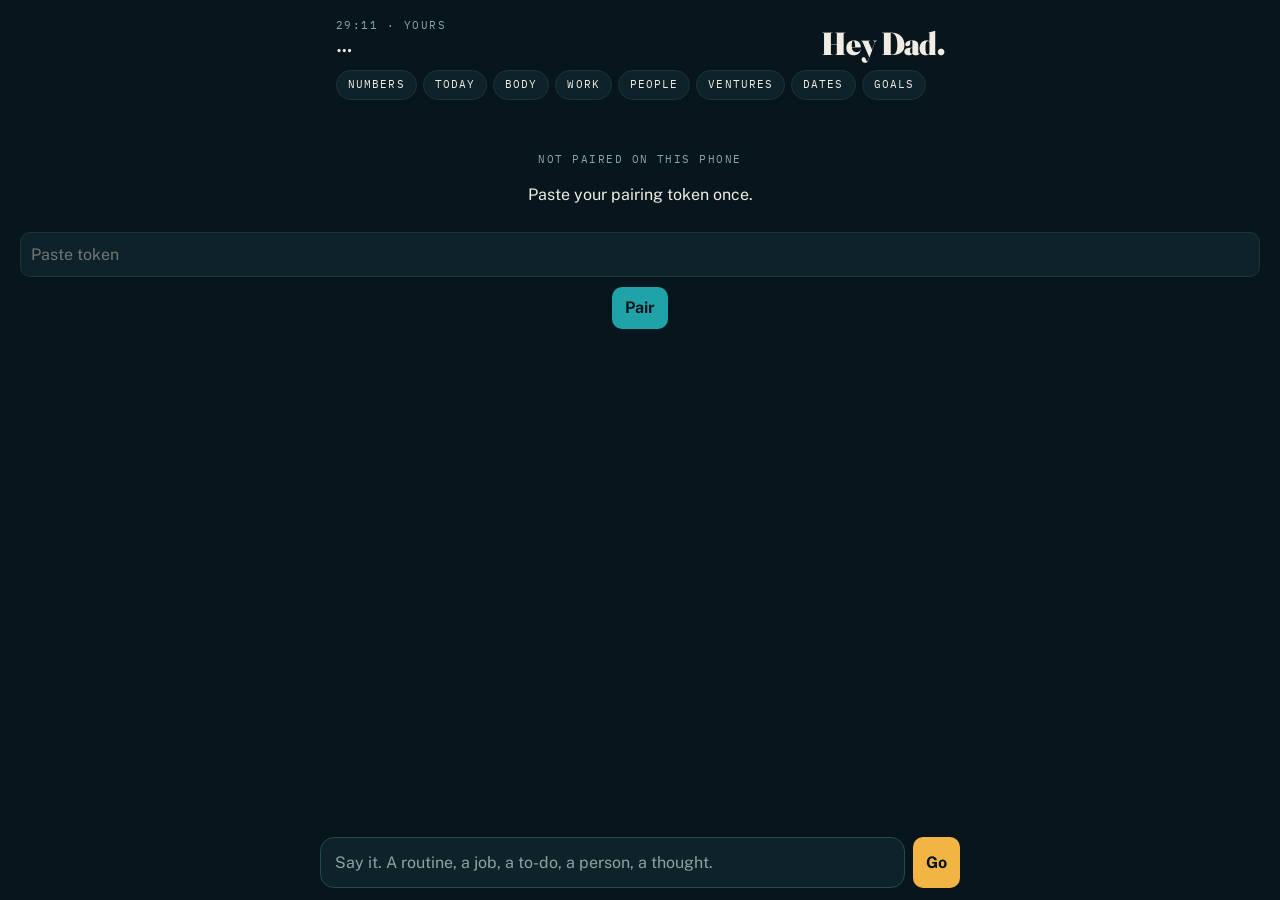
==== commit 9f6e1b6c: "29:11 face v2: the read with receipts, next with reasons, training, the cut, labs and BP, Linear, th" ====
--- a/2911-9c4e1a/index.html
+++ b/2911-9c4e1a/index.html
@@ -22,6 +22,8 @@
   h1{font-family:"Fraunces",Georgia,serif; font-weight:900; font-variation-settings:"opsz" 144; font-size:2rem; line-height:1; margin:0; letter-spacing:-.02em;}
   h2{font-family:"Fraunces",Georgia,serif; font-weight:600; font-size:1.35rem; line-height:1.1; margin:0 0 10px; display:flex; align-items:baseline; gap:10px;}
   h2 .cnt{font-family:"IBM Plex Mono",ui-monospace,monospace; font-size:.7rem; letter-spacing:.1em; color:var(--gold); font-weight:500;}
+  h3{font-family:"Fraunces",Georgia,serif; font-weight:600; font-size:1.1rem; margin:0 0 6px; display:flex; align-items:baseline; gap:10px;}
+  h3 .cnt{font-family:"IBM Plex Mono",ui-monospace,monospace; font-size:.68rem; letter-spacing:.1em; color:var(--gold); font-weight:500;}
   header{padding:calc(18px + env(safe-area-inset-top)) 0 8px; position:sticky; top:0; background:linear-gradient(var(--sea) 80%, transparent); z-index:5;}
   .top{display:flex; align-items:flex-end; justify-content:space-between; gap:10px;}
   .top .date{font-family:"Fraunces",Georgia,serif; font-weight:600; font-size:1.15rem;}
@@ -35,7 +37,7 @@
   .hero .sub{color:var(--dim); font-size:.95rem; margin-top:6px;}
   .bar{height:10px; border-radius:999px; background:var(--water-soft); margin:12px 0 4px; overflow:hidden;}
   .bar i{display:block; height:100%; background:linear-gradient(90deg,var(--water),var(--gold)); border-radius:999px;}
-  .spark{width:100%; height:64px; display:block; margin-top:8px;}
+  .bar.thin{height:6px; margin:6px 0 2px;}
   .tiles{display:grid; grid-template-columns:1fr 1fr; gap:8px;}
   .tile{background:var(--deep); border:1px solid var(--line); border-radius:14px; padding:12px 12px 10px; min-height:96px;}
   .tile .v{font-family:"Fraunces",Georgia,serif; font-weight:900; font-size:1.7rem; line-height:1; letter-spacing:-.02em; font-variant-numeric:tabular-nums;}
@@ -52,6 +54,7 @@
   .row .t small{display:block; color:var(--dim); font-size:.8rem;}
   .row .time{font-family:"IBM Plex Mono",ui-monospace,monospace; font-size:.7rem; color:var(--dim); flex:none;}
   .row .more{flex:none; background:none; border:none; color:var(--dim); font-size:1.2rem; padding:2px 6px; cursor:pointer;}
+  .row .act{flex:none; background:var(--water-soft); color:var(--cream); border:1px solid #2A4A50; border-radius:8px; padding:5px 9px; font:inherit; font-size:.76rem; cursor:pointer;}
   .why{display:none; color:var(--dim); font-size:.86rem; padding:0 0 8px 36px;}
   .row.open + .why{display:block}
   .pills{display:flex; flex-wrap:wrap; gap:6px; margin-top:6px;}
@@ -87,24 +90,40 @@
   dialog{border:none; border-radius:18px 18px 0 0; padding:0; width:100vw; max-width:100vw; margin:auto 0 0 0; background:var(--deep); color:var(--cream); box-shadow:0 -10px 40px rgba(0,0,0,.5);}
   dialog::backdrop{background:rgba(0,0,0,.6)}
   @media(min-width:700px){ dialog{width:560px; max-width:560px; border-radius:18px; margin:auto;} }
-  .dlg{padding:18px 18px calc(24px + env(safe-area-inset-bottom));} .dlg h3{font-family:"Fraunces",Georgia,serif; font-weight:600; font-size:1.25rem; margin:0 0 12px;}
+  .dlg{padding:18px 18px calc(24px + env(safe-area-inset-bottom));} .dlg h3{font-size:1.25rem; margin:0 0 12px;}
   .dlg label{display:block; margin:10px 0 4px; font-size:.8rem; color:var(--dim);}
   .dlg input,.dlg select,.dlg textarea{width:100%; background:var(--deeper); border:1px solid var(--line); color:var(--cream); border-radius:10px; padding:9px 10px; font:inherit;}
   .dlg .acts{display:flex; gap:8px; margin-top:16px; flex-wrap:wrap;}
   .dlg .danger{background:none; border:1px solid var(--coral); color:var(--coral); border-radius:10px; padding:9px 13px; font:inherit; cursor:pointer; margin-left:auto;}
   .plan{background:var(--water-soft); border:1px solid #2A5A60; border-radius:14px; padding:12px 14px; margin-bottom:10px;}
   .plan b{display:block;} .plan ul{margin:6px 0 0; padding-left:18px; color:var(--cream);} .plan .q{color:var(--gold); margin-top:6px;}
+  .read{background:linear-gradient(160deg,#122F36,#0A1B21); border:1px solid #1F4A50; border-radius:16px; padding:14px 16px; margin-bottom:10px;}
+  .read .line{font-family:"Fraunces",Georgia,serif; font-weight:600; font-size:1.25rem; line-height:1.2;}
+  .read .num{color:var(--gold); font-weight:700; margin-top:6px;}
+  .read .ev{color:var(--dim); font-size:.84rem; margin-top:6px;} .read .ev span{display:block;}
+  .next .row .t b{display:block;} .next .row .t small{color:var(--gold);}
   .cal .row{border-top:none; padding:4px 0;} .cal .time{color:var(--gold); min-width:60px;}
   .pair{display:none; padding:40px 20px; text-align:center;} .pair input{width:100%; margin:10px 0; background:var(--deep); border:1px solid var(--line); color:var(--cream); border-radius:10px; padding:10px; font:inherit;}
   footer{padding:30px 0 10px; color:var(--dim); font-size:.8rem;}
   .empty{color:var(--dim); font-size:.9rem; padding:6px 0;}
+  .two{display:grid; grid-template-columns:1fr 1fr; gap:8px;}
+  .stat{background:var(--deeper); border:1px solid var(--line); border-radius:12px; padding:10px 12px;}
+  .stat b{display:block; font-family:"Fraunces",Georgia,serif; font-weight:900; font-size:1.5rem; line-height:1; font-variant-numeric:tabular-nums;} .stat b small{font-size:.85rem; color:var(--dim); font-weight:600;}
+  .stat span{display:block; color:var(--dim); font-size:.78rem; margin-top:3px;}
+  .lift{display:flex; justify-content:space-between; gap:8px; padding:6px 0; border-top:1px dashed var(--line); font-size:.9rem;} .lift:first-of-type{border-top:none} .lift span{color:var(--dim); font-family:"IBM Plex Mono",ui-monospace,monospace; font-size:.74rem;}
+  .who{display:flex; gap:10px; align-items:center; padding:9px 0; border-top:1px solid var(--line);} .who:first-child{border-top:none}
+  .who .n{flex:1; min-width:0;} .who .n small{display:block; color:var(--dim); font-size:.8rem;}
+  .who .late{color:var(--coral); font-family:"IBM Plex Mono",ui-monospace,monospace; font-size:.68rem;}
+  .lead{padding:9px 0; border-top:1px solid var(--line);} .lead:first-child{border-top:none}
+  .lead b{display:block;} .lead small{display:block; color:var(--dim); font-size:.82rem;} .lead .fit{color:var(--gold); font-family:"IBM Plex Mono",ui-monospace,monospace; font-size:.7rem;}
+  .lead .acts{display:flex; gap:6px; margin-top:6px;} .lead .acts button,.lead .acts a{background:var(--deeper); color:var(--cream); border:1px solid var(--line); border-radius:8px; padding:5px 9px; font:inherit; font-size:.76rem; cursor:pointer; text-decoration:none;}
   @media (prefers-reduced-motion: reduce){ *{transition:none!important} }
 </style>
 </head>
 <body>
 <header><div class="wrap">
   <div class="top"><div><div class="k">29:11 · yours</div><div class="date" id="date">…</div></div><h1 id="hello">Hey Dad.</h1></div>
-  <nav class="chips"><a href="#numbers">Numbers</a><a href="#today">Today</a><a href="#work">Work</a><a href="#dates">Dates</a><a href="#goals">Goals</a></nav>
+  <nav class="chips"><a href="#numbers">Numbers</a><a href="#today">Today</a><a href="#body">Body</a><a href="#work">Work</a><a href="#people">People</a><a href="#ventures">Ventures</a><a href="#dates">Dates</a><a href="#goals">Goals</a></nav>
 </div></header>
 
 <div class="pair" id="pair"><div class="k">Not paired on this phone</div><p>Paste your pairing token once.</p><input id="pair-input" placeholder="Paste token"><button class="btn" id="pair-btn">Pair</button></div>
@@ -112,6 +131,8 @@
 <main class="wrap" id="app" style="display:none">
   <section id="numbers">
     <div class="card hero" id="hero"></div>
+    <div id="read-card"></div>
+    <div class="card next" id="next"></div>
     <div class="tiles" id="tiles"></div>
   </section>
 
@@ -122,11 +143,30 @@
     <div id="routines"></div>
   </section>
 
+  <section id="body">
+    <h2>Body</h2>
+    <div class="card" id="training"></div>
+    <div class="card" id="food"></div>
+    <div class="card" id="labs"></div>
+  </section>
+
   <section id="work">
     <h2>Work <span class="cnt" id="work-cnt"></span></h2>
     <div id="plan-out"></div>
+    <div class="card" id="linear"></div>
     <div id="boxes"></div>
     <div id="projects"></div>
+    <div class="card" id="search"></div>
+  </section>
+
+  <section id="people">
+    <h2>People <span class="cnt" id="people-cnt"></span></h2>
+    <div class="card" id="people-card"></div>
+  </section>
+
+  <section id="ventures">
+    <h2>Ventures</h2>
+    <div class="card" id="ventures-card"></div>
   </section>
 
   <section id="dates">
@@ -142,7 +182,7 @@
   <footer id="foot"></footer>
 </main>
 
-<div class="say"><form id="say"><input id="say-in" placeholder="Say it. A routine, a job, a thought." autocomplete="off"><button class="btn gold" type="submit">Go</button></form></div>
+<div class="say"><form id="say"><input id="say-in" placeholder="Say it. A routine, a job, a to-do, a person, a thought." autocomplete="off"><button class="btn gold" type="submit">Go</button></form></div>
 
 <dialog id="dlg"><div class="dlg" id="dlg-body"></div></dialog>
 
@@ -150,7 +190,6 @@
 const FN = "https://dsjnvwhyevjzsmuawkcs.supabase.co/functions/v1";
 if ("serviceWorker" in navigator) navigator.serviceWorker.register("sw.js").catch(()=>{});
 
-// ---- pairing: the same device token as the Harbor and the Eddy, same origin, same key
 let TOKEN = ""; try { TOKEN = localStorage.getItem("eddy_token") || ""; } catch(e) {}
 { const m = location.search.match(/[?&]t=([^&]+)/); if (m) { TOKEN = decodeURIComponent(m[1]); try{ localStorage.setItem("eddy_token", TOKEN); }catch(e){} history.replaceState(null,"",location.pathname); } }
 document.getElementById("pair-btn").onclick = () => { const v = document.getElementById("pair-input").value.trim(); const m = v.match(/[?&]t=([^&]+)/); TOKEN = m ? decodeURIComponent(m[1]) : v; try{ localStorage.setItem("eddy_token", TOKEN); }catch(e){} load(); };
@@ -165,8 +204,9 @@
 const E = (s) => String(s ?? "").replace(/[&<>"']/g, (c) => ({"&":"&amp;","<":"&lt;",">":"&gt;",'"':"&quot;","'":"&#39;"}[c]));
 const fmt = (n, d=0) => n == null || isNaN(n) ? "–" : Number(n).toLocaleString("en-US", { maximumFractionDigits: d, minimumFractionDigits: d });
 const hm = (min) => min == null ? "–" : `${Math.floor(min/60)}h ${String(Math.round(min%60)).padStart(2,"0")}m`;
-const dstr = (ymd) => { const [y,m,d]=ymd.split("-").map(Number); return new Date(y,m-1,d).toLocaleDateString("en-US",{month:"short",day:"numeric"}); };
-const daysTo = (ymd) => { const [y,m,d]=ymd.split("-").map(Number); const t=new Date(); t.setHours(0,0,0,0); return Math.round((new Date(y,m-1,d)-t)/86400000); };
+const dstr = (ymd) => { if(!ymd) return ""; const [y,m,d]=String(ymd).slice(0,10).split("-").map(Number); return new Date(y,m-1,d).toLocaleDateString("en-US",{month:"short",day:"numeric"}); };
+const daysTo = (ymd) => { const [y,m,d]=String(ymd).slice(0,10).split("-").map(Number); const t=new Date(); t.setHours(0,0,0,0); return Math.round((new Date(y,m-1,d)-t)/86400000); };
+const tstr = (iso) => new Date(iso).toLocaleTimeString("en-US",{hour:"numeric",minute:"2-digit"});
 function spark(vals, w=300, h=60, color="#F2B544", pad=4){
   const v = vals.filter(x => x != null && !isNaN(x)); if (v.length < 2) return "";
   const min = Math.min(...v), max = Math.max(...v), span = (max-min) || 1;
@@ -178,10 +218,11 @@
 const avg = (a) => { const v=a.filter(x=>x!=null&&!isNaN(x)); return v.length? v.reduce((s,x)=>s+x,0)/v.length : null; };
 function arrow(recent, prior, goodWhenUp=true){ if (recent==null||prior==null) return ""; const d = recent-prior; const pct = prior? d/prior : 0; if (Math.abs(pct) < 0.02) return `<span class="flat">→ same</span>`; const up = d>0; const cls = (up===goodWhenUp) ? "up" : "down"; return `<span class="${cls}">${up?"↑":"↓"} ${fmt(Math.abs(d), Math.abs(d)<10?1:0)} vs prior 7</span>`; }
 
-let B = null;   // the board
+let B = null;
 const BLOCKS = [["Wake",["wake","levo_gap_closed"]],["Midday",["meal_start","fork_down","dip_clear","gym_leave"]],["Evening",["wind_down","lights_down"]],["Close",["close"]]];
 const ANCHOR_NAMES = {wake:"first thing", levo_gap_closed:"after the levo gap", meal_start:"with lunch", fork_down:"after lunch", dip_clear:"mid afternoon", gym_leave:"after the gym", wind_down:"evening", lights_down:"lights down", close:"the close"};
 const TIMING = {on_waking:"On waking", with_breakfast:"With breakfast", pre_gym:"Before the gym", bedtime:"Bedtime", weekly:"Thursday"};
+const CAD_DAYS = {daily:1, weekly:7, biweekly:14, monthly:30, quarterly:90, yearly:365};
 
 async function load(){
   if (!TOKEN) { document.getElementById("pair").style.display="block"; return; }
@@ -193,17 +234,18 @@
   const [y,m,d] = B.today.split("-").map(Number); const td = new Date(y,m-1,d);
   document.getElementById("date").textContent = td.toLocaleDateString("en-US",{weekday:"long", month:"long", day:"numeric"});
   const h = new Date().getHours(); document.getElementById("hello").textContent = h<12?"Morning, Dad.":h<17?"Afternoon, Dad.":"Evening, Dad.";
-  renderNumbers(); renderToday(); renderWork(); renderDates(); renderGoals();
-  document.getElementById("foot").innerHTML = `Everything here is yours. No caps, no gates, nothing hidden. Served ${new Date(B.served_at).toLocaleTimeString("en-US",{hour:"numeric",minute:"2-digit"})}.`;
+  renderNumbers(); renderNext(); renderToday(); renderBody(); renderWork(); renderPeople(); renderVentures(); renderDates(); renderGoals();
+  document.getElementById("foot").innerHTML = `Everything here is yours. No caps, no gates, nothing hidden. Served ${tstr(B.served_at)}.`;
 }
 
 // ---------- NUMBERS ----------
+function weightArc(){ const W=B.weights; if(!W.length) return null; const hi = W.reduce((a,b)=> b.lb>a.lb?b:a); const last = W[W.length-1]; return { hi, last, off: hi.lb-last.lb }; }
 function renderNumbers(){
   const W = B.weights; const H = B.health;
   const hero = document.getElementById("hero");
-  if (W.length){
-    const hi = W.reduce((a,b)=> b.lb>a.lb?b:a); const last = W[W.length-1]; const off = hi.lb - last.lb;
-    const goal = 60; const pct = Math.max(0, Math.min(100, off/goal*100));
+  const arc = weightArc();
+  if (arc){
+    const {hi,last,off} = arc; const goal = 60; const pct = Math.max(0, Math.min(100, off/goal*100));
     const last7 = W.filter(w => daysTo(w.date) >= -7).map(w=>w.lb); const prev7 = W.filter(w => daysTo(w.date) < -7 && daysTo(w.date) >= -14).map(w=>w.lb);
     const a7 = avg(last7), p7 = avg(prev7);
     hero.innerHTML = `<div class="k">Off the high</div>
@@ -212,12 +254,11 @@
       <div class="bar"><i style="width:${pct.toFixed(1)}%"></i></div>
       <div class="sub">${fmt(pct,0)}% of the 60 · ${fmt(goal-off,1)} to go${a7!=null?` · 7-day avg ${fmt(a7,1)}`:""}${a7!=null&&p7!=null?` (${a7<p7?"down":"up"} ${fmt(Math.abs(a7-p7),1)} on the week before)`:""}</div>
       ${spark(W.map(w=>w.lb), 600, 64)}
-      <div class="sub" style="display:flex;justify-content:space-between"><span>${dstr(W[0].date)}</span><span>${W.length} readings</span><span>${dstr(last.date)}</span></div>`;
+      <div class="sub" style="display:flex;justify-content:space-between"><span>${dstr(W[0].date)}</span><span>${W.length} readings</span><span>${dstr(last.date)}</span></div>
+      <div class="add"><input id="weigh-in" type="number" step="0.1" inputmode="decimal" placeholder="Weigh in by hand"><button class="btn ghost" id="weigh-btn">Log</button></div>`;
+    document.getElementById("weigh-btn").onclick = async () => { const v = Number(document.getElementById("weigh-in").value); if (!v) return; try { await api("weigh", { lb: v }); B = await api("board"); render(); toast("Logged."); } catch(e){ toast("Not saved: "+e.message); } };
   } else hero.innerHTML = `<div class="k">Weight</div><div class="empty">No readings yet.</div>`;
-  // tiles from the last 14 days of health
-  // daily totals (steps, burn, exercise, food) read the last COMPLETE day; overnight and morning readings (sleep, HRV, weight) read today
   const full = H.filter(r => r.date !== B.today);
-  const days = H.slice(-14);
   const win = (arr, k) => ({ rec: avg(arr.slice(-7).map(x=>x[k])), pri: avg(arr.slice(-14,-7).map(x=>x[k])) });
   const lastWith = (k, src=H) => [...src].reverse().find(r => r[k] != null);
   const tile = (label, valHtml, key, goodUp, src=H, sparkColor="#1FA3A8") => {
@@ -230,14 +271,65 @@
   const tiles = [
     s ? tile("Sleep", `${hm(s.sleep_total_min)}<small> deep ${Math.round(s.sleep_deep_min||0)}m · REM ${Math.round(s.sleep_rem_min||0)}m</small>`, "sleep_total_min", true) : "",
     hv ? tile("HRV", `${fmt(hv.hrv_sdnn_ms,0)}<small> ms</small>`, "hrv_sdnn_ms", true) : "",
-    st ? tile("Steps", `${fmt(st.steps,0)}`, "steps", true) : "",
-    ex ? tile("Exercise", `${fmt(ex.exercise_minutes,0)}<small> min · 7d ${fmt(rec.reduce((a,x)=>a+(x.exercise_minutes||0),0),0)}</small>`, "exercise_minutes", true) : "",
-    ae ? tile("Active burn", `${fmt(ae.active_energy_kcal,0)}<small> kcal</small>`, "active_energy_kcal", true) : "",
+    st ? tile("Steps", `${fmt(st.steps,0)}`, "steps", true, full) : "",
+    ex ? tile("Exercise", `${fmt(ex.exercise_minutes,0)}<small> min · 7d ${fmt(rec.reduce((a,x)=>a+(x.exercise_minutes||0),0),0)}</small>`, "exercise_minutes", true, full) : "",
+    ae ? tile("Active burn", `${fmt(ae.active_energy_kcal,0)}<small> kcal</small>`, "active_energy_kcal", true, full) : "",
     rh ? tile("Resting HR", `${fmt(rh.resting_hr,0)}<small> bpm</small>`, "resting_hr", false) : "",
-    pr ? tile("Protein", `${fmt(pr.protein_g,0)}<small> g${dk?` · ${fmt(dk.dietary_energy_kcal,0)} kcal`:""}</small>`, "protein_g", true, null, "#F2B544") : "",
+    pr ? tile("Protein", `${fmt(pr.protein_g,0)}<small> g${dk?` · ${fmt(dk.dietary_energy_kcal,0)} kcal`:""}</small>`, "protein_g", true, full, "#F2B544") : "",
     vo ? tile("VO2 max", `${fmt(vo.vo2_max,1)}`, "vo2_max", true) : "",
   ].join("");
   document.getElementById("tiles").innerHTML = tiles || `<div class="empty">No health data in the last 45 days.</div>`;
+  // the read
+  const rc = document.getElementById("read-card");
+  rc.innerHTML = `<div class="read"><div class="k">The read</div><div class="line" id="read-line">One line, with receipts, when you want it.</div><div class="acts" style="margin-top:10px"><button class="btn" id="read-btn">Read the day</button></div></div>`;
+  document.getElementById("read-btn").onclick = readDay;
+}
+function facts(){
+  const arc = weightArc(); const H = B.health; const last = H[H.length-1] || {}; const y = H[H.length-2] || {};
+  const done = new Set(B.completions.map(c=>c.template_id)); const active = B.routines.filter(r=>!r.paused);
+  const late = B.items.filter(i=>!i.done && i.due && daysTo(i.due)<0).map(i=>i.text);
+  const today = B.items.filter(i=>!i.done && i.due && daysTo(i.due)===0).map(i=>i.text);
+  const lin = Array.isArray(B.linear) ? B.linear : [];
+  const lines = [
+    arc ? `Weight: ${arc.off.toFixed(1)} lb off the high of ${arc.hi.lb} (${arc.hi.date}); latest ${arc.last.lb} on ${arc.last.date}; goal is 60 lb.` : "",
+    last.date ? `Health ${last.date}: sleep ${last.sleep_total_min?Math.round(last.sleep_total_min):"?"} min, HRV ${last.hrv_sdnn_ms?Math.round(last.hrv_sdnn_ms):"?"} ms, steps ${last.steps?Math.round(last.steps):"?"}, resting HR ${last.resting_hr??"?"}.` : "",
+    y.date ? `Yesterday ${y.date}: steps ${y.steps?Math.round(y.steps):"?"}, exercise ${y.exercise_minutes??"?"} min, active ${y.active_energy_kcal?Math.round(y.active_energy_kcal):"?"} kcal, protein ${y.protein_g??"?"} g, food ${y.dietary_energy_kcal??"?"} kcal.` : "",
+    B.cut ? `Cut targets: ${B.cut.kcal_target} kcal, ${B.cut.protein_g_target} g protein, phase ${B.cut.phase}.` : "",
+    `Routines today: ${active.filter(r=>done.has(r.id)).length} of ${active.length} done. Meds logged: ${B.med_log.length} of ${B.medications.filter(m=>m.active).length}.`,
+    late.length ? `Late items: ${late.slice(0,6).join("; ")}.` : "No late items.",
+    today.length ? `Due today: ${today.slice(0,6).join("; ")}.` : "",
+    lin.length ? `Linear open: ${lin.length}; due soon: ${lin.filter(i=>i.due && daysTo(i.due)<=2).map(i=>i.key+" "+i.title).slice(0,5).join("; ")||"none"}.` : "",
+    B.calendar.length ? `Calendar today: ${B.calendar.map(c=>c.summary).join("; ")}.` : "Calendar: nothing cached.",
+    B.boxes.filter(b=>b.deadline).map(b=>`${b.title} deadline ${b.deadline} (${daysTo(b.deadline)} days)`).join("; "),
+    Array.isArray(B.hevy) && B.hevy.length ? `Last training: ${B.hevy[0].title} on ${String(B.hevy[0].start).slice(0,10)}; sessions in 7 days: ${B.hevy.filter(w=>daysTo(String(w.start).slice(0,10))>=-7).length}.` : "",
+    B.people.filter(p=>p.last_contacted && p.cadence && daysTo(p.last_contacted) < -(CAD_DAYS[p.cadence]||30)).slice(0,5).map(p=>`${p.name} last contacted ${p.last_contacted} (cadence ${p.cadence})`).join("; "),
+  ].filter(Boolean);
+  return lines.join("\n");
+}
+async function readDay(){
+  const btn = document.getElementById("read-btn"); btn.disabled = true; btn.textContent = "Reading…";
+  try { const r = await api("read", { facts: facts() }); const d = r.read;
+    document.getElementById("read-card").innerHTML = `<div class="read"><div class="k">The read · ${tstr(new Date().toISOString())}</div><div class="line">${E(d.line)}</div>${d.number?`<div class="num">${E(d.number)}</div>`:""}<div class="ev">${(d.evidence||[]).map(e=>`<span>· ${E(e)}</span>`).join("")}</div><div class="acts" style="margin-top:10px"><button class="btn ghost" id="read-btn">Read again</button></div></div>`;
+    document.getElementById("read-btn").onclick = readDay;
+  } catch(e){ btn.disabled=false; btn.textContent="Read the day"; toast("No read: "+e.message, 3000); }
+}
+// ---------- NEXT, with receipts ----------
+function renderNext(){
+  const out = []; const now = new Date(); const hour = now.getHours();
+  for (const i of B.items) if (!i.done && i.kind!=="note" && i.due) { const d = daysTo(i.due); if (d<=0) out.push({ w: d<0? 100 - d : 90, t: i.text, why: d<0 ? `late by ${-d} day${-d===1?"":"s"}` : "due today", src: (B.boxes.find(b=>b.id===i.box_id)||{}).title }); }
+  if (Array.isArray(B.linear)) for (const i of B.linear) { const d = i.due ? daysTo(i.due) : null; if ((d!=null && d<=1) || i.priority===1) out.push({ w: d!=null&&d<0 ? 95 : d===0 ? 88 : i.priority===1 ? 80 : 70, t: `${i.key} ${i.title}`, why: d!=null ? (d<0?`late by ${-d}d`:d===0?"due today":"due tomorrow") : "urgent in Linear", src: i.project||"Linear" }); }
+  for (const c of B.calendar) { const st = new Date(c.start_at); if (st > now) out.push({ w: 85, t: c.summary, why: `at ${tstr(c.start_at)}`, src: "calendar" }); }
+  const done = new Set(B.completions.map(c=>c.template_id));
+  const blockNow = hour<11 ? "Wake" : hour<17 ? "Midday" : hour<21 ? "Evening" : "Close";
+  const anchors = (BLOCKS.find(b=>b[0]===blockNow)||[])[1] || [];
+  for (const r of B.routines) if (!r.paused && !done.has(r.id) && anchors.includes(r.anchor)) out.push({ w: 60, t: r.title, why: `${blockNow.toLowerCase()} routine, ${ANCHOR_NAMES[r.anchor]||""}`, src: "today" });
+  const taken = new Set(B.med_log.map(m=>m.med_name));
+  const medNow = hour<10 ? ["on_waking","with_breakfast"] : hour<15 ? ["with_breakfast","pre_gym"] : hour<21 ? ["pre_gym"] : ["bedtime"];
+  for (const m of B.medications) if (m.active && !taken.has(m.name) && (medNow.includes(m.timing) || (m.timing==="weekly" && now.getDay()===4))) out.push({ w: 65, t: m.name, why: TIMING[m.timing]||m.timing, src: "meds" });
+  for (const p of B.people) if (p.last_contacted && p.cadence && CAD_DAYS[p.cadence]) { const over = -daysTo(p.last_contacted) - CAD_DAYS[p.cadence]; if (over > 0 && !(p.snoozed_until && daysTo(p.snoozed_until)>0)) out.push({ w: 50 + Math.min(over,20), t: p.name, why: `${over} days past your ${p.cadence} cadence`, src: "people" }); }
+  out.sort((a,b)=>b.w-a.w);
+  const top = out.slice(0,7);
+  document.getElementById("next").innerHTML = `<h3>Next <span class="cnt">${out.length} with a reason</span></h3>` + (top.map(n=>`<div class="row"><div class="t"><b>${E(n.t)}</b><small>${E(n.why)}${n.src?` · ${E(n.src)}`:""}</small></div></div>`).join("") || `<div class="empty">Nothing is asking for you right now. Pick anything.</div>`);
 }
 
 // ---------- TODAY ----------
@@ -260,20 +352,17 @@
 }
 function renderToday(){
   renderFocus();
-  // meds
   const takenBy = new Map(B.med_log.map(m => [m.med_name, m.taken_at]));
   const isThu = new Date().getDay() === 4;
   const groups = {}; for (const m of B.medications.filter(m => m.active)) (groups[m.timing||"other"] ||= []).push(m);
   const order = ["on_waking","with_breakfast","pre_gym","bedtime","weekly","other"];
-  const medsHtml = order.filter(k=>groups[k]).map(k => `<div class="k" style="margin-top:8px">${TIMING[k]||k}${k==="weekly"&&isThu?" · today":""}</div><div class="pills">${groups[k].map(m => { const t = takenBy.get(m.name); return `<button class="pill ${t?"on":""} ${k==="weekly"&&isThu?"thu":""}" data-med="${E(m.name)}" data-id="${m.id}">${E(m.name)}${m.dose?`<small>${E(m.dose)}</small>`:""}${t?`<small>${new Date(t).toLocaleTimeString("en-US",{hour:"numeric",minute:"2-digit"})}</small>`:""}</button>`; }).join("")}</div>`).join("");
+  const medsHtml = order.filter(k=>groups[k]).map(k => `<div class="k" style="margin-top:8px">${TIMING[k]||k}${k==="weekly"&&isThu?" · today":""}</div><div class="pills">${groups[k].map(m => { const t = takenBy.get(m.name); return `<button class="pill ${t?"on":""} ${k==="weekly"&&isThu?"thu":""}" data-med="${E(m.name)}" data-id="${m.id}">${E(m.name)}${m.dose?`<small>${E(m.dose)}</small>`:""}${t?`<small>${tstr(t)}</small>`:""}</button>`; }).join("")}</div>`).join("");
   const takenCount = B.medications.filter(m=>m.active && takenBy.has(m.name)).length;
-  document.getElementById("meds").innerHTML = `<h2 style="font-size:1.1rem">Meds <span class="cnt">${takenCount} of ${B.medications.filter(m=>m.active).length}</span></h2>${medsHtml}`;
+  document.getElementById("meds").innerHTML = `<h3>Meds <span class="cnt">${takenCount} of ${B.medications.filter(m=>m.active).length}</span></h3>${medsHtml}`;
   document.querySelectorAll("#meds .pill").forEach(p => p.onclick = async () => {
-    const name = p.dataset.med, on = p.classList.contains("on");
-    p.classList.toggle("on");
-    try { await api(on?"med_untake":"med_take", { med_name: name, medication_id: p.dataset.id }); B = await api("board"); renderToday(); } catch(e){ toast("Not saved: "+e.message); }
+    const name = p.dataset.med, on = p.classList.contains("on"); p.classList.toggle("on");
+    try { await api(on?"med_untake":"med_take", { med_name: name, medication_id: p.dataset.id }); B.med_log = on ? B.med_log.filter(m=>m.med_name!==name) : [...B.med_log, {med_name:name, taken_at:new Date().toISOString()}]; renderToday(); renderNext(); } catch(e){ toast("Not saved: "+e.message); }
   });
-  // routines by block
   const done = new Set(B.completions.filter(c=>!c.skipped).map(c=>c.template_id));
   const active = B.routines.filter(r => !r.paused);
   const dow = ["sun","mon","tue","wed","thu","fri","sat"][new Date().getDay()];
@@ -285,7 +374,7 @@
     const others = name==="Close" ? todayRoutines.filter(r => r.anchor && !BLOCKS.some(([,a])=>a.includes(r.anchor))) : [];
     const list = rs.concat(others); if (!list.length) return "";
     const dc = list.filter(r=>done.has(r.id)).length;
-    return `<div class="card"><h2 style="font-size:1.1rem">${name} <span class="cnt">${dc} of ${list.length}</span></h2>
+    return `<div class="card"><h3>${name} <span class="cnt">${dc} of ${list.length}</span></h3>
       ${list.map(r => `<div class="row ${done.has(r.id)?"done":""}" data-id="${r.id}"><button class="tick" aria-label="done">✓</button><div class="t">${E(r.title)}<small>${E(ANCHOR_NAMES[r.anchor]||"")}${r.cadence&&r.cadence!=="daily"?` · ${E(r.cadence.replace("_"," "))}`:""}</small></div>${r.window_start?`<span class="time">${E(String(r.window_start).slice(0,5))}</span>`:""}<button class="more" aria-label="edit">…</button></div>
       <div class="why">${r.why?E(r.why)+"<br>":""}${r.rung_full?`<b>Full:</b> ${E(r.rung_full)}<br>`:""}${r.rung_reduced?`<b>Reduced:</b> ${E(r.rung_reduced)}<br>`:""}${r.rung_floor?`<b>Floor:</b> ${E(r.rung_floor)}<br>`:""}${r.first_physical_motion?`<b>First motion:</b> ${E(r.first_physical_motion)}`:""}${!(r.why||r.rung_full||r.first_physical_motion)?"No notes yet. Tap … to add a why.":""}</div>`).join("")}
       <div class="add"><input placeholder="Add a routine to ${name}" data-block="${name}"><button class="btn ghost">Add</button></div></div>`;
@@ -294,7 +383,7 @@
   document.getElementById("routines").innerHTML = html + (paused.length ? `<div class="card"><div class="k">Paused</div>${paused.map(r=>`<div class="row" data-id="${r.id}"><div class="t" style="color:var(--dim)">${E(r.title)}</div><button class="more">…</button></div>`).join("")}</div>` : "");
   document.querySelectorAll("#routines .row").forEach(row => {
     const id = row.dataset.id; const r = B.routines.find(x=>x.id===id);
-    const tick = row.querySelector(".tick"); if (tick) tick.onclick = async (ev) => { ev.stopPropagation(); const was = row.classList.contains("done"); row.classList.toggle("done"); try { await api(was?"unmark":"mark", { template_id: id }); B.completions = was ? B.completions.filter(c=>c.template_id!==id) : [...B.completions, {template_id:id, completed_at:new Date().toISOString(), skipped:false}]; renderToday(); } catch(e){ row.classList.toggle("done"); toast("Not saved: "+e.message); } };
+    const tick = row.querySelector(".tick"); if (tick) tick.onclick = async (ev) => { ev.stopPropagation(); const was = row.classList.contains("done"); row.classList.toggle("done"); try { await api(was?"unmark":"mark", { template_id: id }); B.completions = was ? B.completions.filter(c=>c.template_id!==id) : [...B.completions, {template_id:id, completed_at:new Date().toISOString(), skipped:false}]; renderToday(); renderNext(); } catch(e){ row.classList.toggle("done"); toast("Not saved: "+e.message); } };
     const t = row.querySelector(".t"); if (t) t.onclick = () => { row.classList.toggle("open"); FOCUS.label = r.title; renderFocus(); };
     row.querySelector(".more").onclick = () => editRoutine(r);
   });
@@ -317,13 +406,62 @@
   document.getElementById("e-del").onclick = async () => { if (!confirm("Delete this routine?")) return; try { await api("routine_del", { id:r.id }); closeDlg(); B = await api("board"); renderToday(); toast("Deleted."); } catch(e){ toast("Not saved: "+e.message); } };
 }
 
+// ---------- BODY: training, the cut, labs ----------
+function renderBody(){
+  const tr = document.getElementById("training");
+  const hv = B.hevy;
+  if (Array.isArray(hv) && hv.length){
+    const week = hv.filter(w => daysTo(String(w.start).slice(0,10)) >= -7);
+    const sets = (w) => w.exercises.reduce((a,e)=>a+e.sets.length,0);
+    const vol = (w) => w.exercises.reduce((a,e)=>a+e.sets.reduce((s,x)=>s+((x.lb||0)*(x.reps||0)),0),0);
+    const top = (w) => w.exercises.map(e => { const best = e.sets.reduce((b,s)=> (s.lb||0)*(1+(s.reps||0)/30) > (b.lb||0)*(1+(b.reps||0)/30) ? s : b, e.sets[0]||{}); return `<div class="lift">${E(e.name)}<span>${best&&best.lb?`${best.lb} lb × ${best.reps}`:best&&best.reps?`${best.reps} reps`:best&&best.sec?`${best.sec}s`:""} · ${e.sets.length} sets</span></div>`; }).join("");
+    tr.innerHTML = `<h3>Training <span class="cnt">${week.length} in 7 days · Hevy</span></h3>
+      <div class="two"><div class="stat"><b>${week.length}</b><span>sessions this week</span></div><div class="stat"><b>${fmt(week.reduce((a,w)=>a+sets(w),0))}</b><span>working sets</span></div><div class="stat"><b>${fmt(week.reduce((a,w)=>a+vol(w),0)/1000,1)}<small>k lb</small></b><span>volume moved</span></div><div class="stat"><b>${fmt(week.reduce((a,w)=>a+ (new Date(w.end)-new Date(w.start))/60000,0))}<small> min</small></b><span>under the bar</span></div></div>
+      ${hv.slice(0,3).map(w=>`<div style="margin-top:12px"><b>${E(w.title)}</b> <span class="k">${dstr(String(w.start).slice(0,10))} · ${fmt((new Date(w.end)-new Date(w.start))/60000)} min</span>${top(w)}</div>`).join("")}
+      ${B.movement?`<div class="k" style="margin-top:12px">Program</div><div class="empty">${E(B.movement.program_name||"")}${B.movement.current_program_week?` · week ${E(B.movement.current_program_week)}`:""}${B.movement.gym_location?` · ${E(B.movement.gym_location)}`:""}</div>`:""}`;
+  } else {
+    tr.innerHTML = `<h3>Training</h3><div class="empty">${hv&&hv.error==="no key" ? "Hevy is not connected to the face yet. One command on the Mac puts the key in the sealed config and this fills in." : "Hevy did not answer: "+E(hv&&hv.error)}</div>${B.movement?`<div class="k" style="margin-top:8px">Program</div><div class="empty">${E(B.movement.program_name||"")}${B.movement.current_program_week?` · week ${E(B.movement.current_program_week)}`:""}</div>`:""}`;
+  }
+  // the cut: targets vs actuals
+  const fd = document.getElementById("food");
+  const H = B.health; const full = H.filter(r=>r.date!==B.today && r.dietary_energy_kcal!=null);
+  const y = full[full.length-1]; const c = B.cut;
+  if (c){
+    const wk = full.slice(-7);
+    const stat = (label, val, target, unit, goodUnder) => { const pct = target? Math.min(100, val/target*100) : 0; return `<div class="stat"><b>${fmt(val)}<small> / ${fmt(target)} ${unit}</small></b><span>${label}</span><div class="bar thin"><i style="width:${pct.toFixed(0)}%"></i></div></div>`; };
+    fd.innerHTML = `<h3>The cut <span class="cnt">${E(c.phase||"")}${c.start_date?` · since ${dstr(c.start_date)}`:""}</span></h3>
+      ${y ? `<div class="k">${dstr(y.date)}, the last full day logged</div><div class="two">${stat("calories", y.dietary_energy_kcal, c.kcal_target, "kcal", true)}${stat("protein", y.protein_g, c.protein_g_target, "g", false)}${y.carbs_g!=null?stat("carbs", y.carbs_g, c.carb_g_target, "g", true):""}${y.fat_g!=null?stat("fat", y.fat_g, c.fat_g_floor, "g floor", false):""}</div>` : `<div class="empty">No food logged in the last 45 days. FeedAI logs flow in through Apple Health.</div>`}
+      ${wk.length?`<div class="k" style="margin-top:10px">7-day average</div><div class="two"><div class="stat"><b>${fmt(avg(wk.map(x=>x.dietary_energy_kcal)))}<small> kcal</small></b><span>vs ${fmt(c.kcal_target)} target</span></div><div class="stat"><b>${fmt(avg(wk.map(x=>x.protein_g)))}<small> g</small></b><span>protein vs ${fmt(c.protein_g_target)}</span></div></div>`:""}
+      <div class="k" style="margin-top:10px">Targets</div><div class="empty">${fmt(c.kcal_target)} kcal · ${fmt(c.protein_g_target)} g protein · fat floor ${fmt(c.fat_g_floor)} g · carbs ${fmt(c.carb_g_target)} g · water ${c.water_l_target} L · TDEE est. ${fmt(c.tdee_estimate)}${c.walk_kcal?` · the walk ${fmt(c.walk_kcal)} kcal`:""}</div>`;
+  } else fd.innerHTML = `<h3>Food</h3><div class="empty">No active cut protocol in the tables.</div>`;
+  // labs and BP
+  const lb = document.getElementById("labs");
+  const bp = B.bp[0];
+  lb.innerHTML = `<h3>Labs and pressure <span class="cnt">${B.labs.length} on the panel</span></h3>
+    <div class="two"><div class="stat"><b>${bp?`${bp.systolic}/${bp.diastolic}`:"–"}</b><span>${bp?`BP ${dstr(String(bp.measured_at).slice(0,10))}${bp.pulse?` · pulse ${bp.pulse}`:""}`:"no BP logged yet"}</span></div><div class="stat"><div class="add" style="margin:0"><input id="bp-s" type="number" inputmode="numeric" placeholder="sys" style="padding:6px 8px"><input id="bp-d" type="number" inputmode="numeric" placeholder="dia" style="padding:6px 8px"><button class="btn ghost" id="bp-btn" style="padding:6px 9px">Log</button></div></div></div>
+    ${B.labs.map(l=>`<div class="lift">${E(l.name)}<span>${l.result?E(l.result)+" · ":""}${l.drawn_at?dstr(l.drawn_at):"not drawn"}${l.cadence?` · ${E(l.cadence)}`:""}</span></div>`).join("")}`;
+  document.getElementById("bp-btn").onclick = async () => { const s=Number(document.getElementById("bp-s").value), d=Number(document.getElementById("bp-d").value); if(!s||!d) return; try { await api("bp", { systolic:s, diastolic:d }); B = await api("board"); renderBody(); toast("Logged."); } catch(e){ toast("Not saved: "+e.message); } };
+}
+
 // ---------- WORK ----------
 const openBoxes = new Set();
 function renderWork(){
   const items = B.items; const top = (bid) => items.filter(i => i.box_id===bid && !i.parent_item_id);
   const subs = (pid) => items.filter(i => i.parent_item_id===pid);
-  const openTotal = items.filter(i=>!i.done && i.kind!=="note" && !i.parent_item_id).length;
+  const lin = Array.isArray(B.linear) ? B.linear : [];
+  const openTotal = items.filter(i=>!i.done && i.kind!=="note" && !i.parent_item_id).length + lin.length;
   document.getElementById("work-cnt").textContent = `${openTotal} open`;
+  // Linear
+  const L = document.getElementById("linear");
+  if (lin.length){
+    const pr = {1:"P1",2:"P2",3:"P3",4:"P4",0:""};
+    const sorted = [...lin].sort((a,b)=> (a.due?daysTo(a.due):999)-(b.due?daysTo(b.due):999) || (a.priority||5)-(b.priority||5));
+    L.innerHTML = `<h3>Linear <span class="cnt">${lin.length} open</span></h3>${sorted.slice(0,12).map(i=>`<div class="row" data-id="${i.id}"><button class="tick">✓</button><div class="t">${E(i.title)}<small>${E(i.key)}${i.project?` · ${E(i.project)}`:""}${i.state?` · ${E(i.state)}`:""}${pr[i.priority]?` · ${pr[i.priority]}`:""}</small></div>${i.due?`<span class="due">${daysTo(i.due)<0?"late":daysTo(i.due)===0?"today":"in "+daysTo(i.due)+"d"}</span>`:""}<a class="act" href="${E(i.url)}" target="_blank" rel="noopener">open</a></div>`).join("")}${lin.length>12?`<div class="empty">${lin.length-12} more in Linear.</div>`:""}
+      <div class="add"><input id="lin-add" placeholder="New Linear to-do"><button class="btn ghost" id="lin-btn">Add</button></div>`;
+    L.querySelectorAll(".row .tick").forEach(t => t.onclick = async () => { const row=t.closest(".row"); const i = lin.find(x=>x.id===row.dataset.id); row.classList.add("done"); try { await api("linear_done", { id:i.id, key:i.key, title:i.title }); B.linear = lin.filter(x=>x.id!==i.id); renderWork(); renderNext(); toast("Done in Linear."); } catch(e){ row.classList.remove("done"); toast("Not saved: "+e.message); } });
+    document.getElementById("lin-btn").onclick = async () => { const v=document.getElementById("lin-add").value.trim(); if(!v) return; try { await api("linear_add", { title:v }); B = await api("board"); renderWork(); toast("Added to Linear."); } catch(e){ toast("Not saved: "+e.message); } };
+  } else L.innerHTML = `<h3>Linear</h3><div class="empty">${B.linear&&B.linear.error==="no key" ? "Linear is not connected to the face yet. One command on the Mac puts the key in the sealed config and your real to-dos appear here." : B.linear&&B.linear.error ? "Linear did not answer: "+E(B.linear.error) : "Nothing open."}</div>`;
+  // boxes
   const boxesHtml = B.boxes.map(b => {
     const t = top(b.id); const tasks = t.filter(i=>i.kind!=="note"); const dn = tasks.filter(i=>i.done).length;
     const open = t.filter(i=>!i.done).concat(t.filter(i=>i.done));
@@ -336,16 +474,48 @@
   document.querySelectorAll(".box").forEach(card => {
     const bid = card.dataset.box;
     card.querySelector(".hd").onclick = () => { openBoxes.has(bid)?openBoxes.delete(bid):openBoxes.add(bid); card.classList.toggle("collapsed"); };
-    card.querySelectorAll(".row").forEach(row => { const id=row.dataset.id; const it = B.items.find(x=>x.id===id);
-      row.querySelector(".tick").onclick = async (ev) => { ev.stopPropagation(); const was=!!it.done; row.classList.toggle("done"); try { await api("sync", { ops:[{kind:"item_set", id, done:!was}] }, "desk-api"); it.done=!was; renderWork(); } catch(e){ row.classList.toggle("done"); toast("Not saved: "+e.message); } };
+    card.querySelectorAll(".row").forEach(row => { const id=row.dataset.id; const it = B.items.find(x=>x.id===id); if (!it) return;
+      const tick = row.querySelector("button.tick"); if (tick) tick.onclick = async (ev) => { ev.stopPropagation(); const was=!!it.done; row.classList.toggle("done"); try { await api("sync", { ops:[{kind:"item_set", id, done:!was}] }, "desk-api"); it.done=!was; renderWork(); renderNext(); } catch(e){ row.classList.toggle("done"); toast("Not saved: "+e.message); } };
       row.querySelector(".t").onclick = (ev) => { ev.stopPropagation(); FOCUS.label = it.text; renderFocus(); toast("Focus: "+it.text, 1200); };
     });
     const a = card.querySelector(".add"); const inp=a.querySelector("input"), btn=a.querySelector("button");
     const go = async () => { const v=inp.value.trim(); if(!v) return; const id = crypto.randomUUID(); btn.disabled=true; try { await api("sync", { ops:[{kind:"item_add", id, box_id:bid, text:v, position: 999}] }, "desk-api"); inp.value=""; B = await api("board"); openBoxes.add(bid); renderWork(); } catch(e){ toast("Not saved: "+e.message); } btn.disabled=false; };
     btn.onclick = (ev)=>{ev.stopPropagation(); go();}; inp.onclick=(ev)=>ev.stopPropagation(); inp.onkeydown=(e)=>{ if(e.key==="Enter"){ e.preventDefault(); go(); } };
   });
-  // platform projects
   document.getElementById("projects").innerHTML = B.projects.map(p => { const mv = B.moves.filter(m=>m.project_id===p.id); return `<div class="card"><div class="hd" style="display:flex;justify-content:space-between"><b>${E(p.title)}</b><span class="cnt" style="color:var(--gold);font-family:'IBM Plex Mono',monospace;font-size:.7rem">${mv.filter(m=>m.status==="done").length} of ${mv.length}${p.due_ymd?` · ${daysTo(p.due_ymd)}d`:""}</span></div><div class="k" style="margin-top:4px">From the platform, staged</div>${mv.map(m=>`<div class="row"><span class="time">${m.stage}</span><div class="t">${E(m.title)}<small>${E(m.why||"")}</small></div>${m.target_ymd?`<span class="due">${dstr(m.target_ymd)}</span>`:""}</div>`).join("")}</div>`; }).join("");
+  // the search: opportunities and leads
+  const S = document.getElementById("search");
+  const opps = B.opportunities, leads = B.leads;
+  S.innerHTML = `<h3>The search <span class="cnt">${opps.length} live · ${leads.length} leads</span></h3>
+    ${opps.map(o=>`<div class="lead"><b>${E(o.notes? o.notes.split("\n")[0] : (o.source||o.pillar||"opportunity"))}</b><small>${E(o.stage||"")}${o.estimated_value_usd?` · $${fmt(o.estimated_value_usd)}`:""}${o.probability?` · ${Math.round(o.probability*100)}%`:""}${o.next_action?` · next: ${E(o.next_action)}`:""}${o.next_action_due?` (${dstr(o.next_action_due)})`:""}</small></div>`).join("") || `<div class="empty">No live opportunities.</div>`}
+    ${leads.length?`<div class="k" style="margin-top:10px">Best-fit roles seen</div>`:""}
+    ${leads.slice(0,6).map(l=>`<div class="lead"><b>${E(l.title)}</b><small>${E(l.company||"")}${l.comp_raw?` · ${E(l.comp_raw)}`:""} · <span class="fit">fit ${l.fit_score??"?"}${l.fit_bucket?` ${E(l.fit_bucket)}`:""}</span></small>${l.fit_rationale?`<small>${E(l.fit_rationale).slice(0,160)}</small>`:""}<div class="acts">${l.url?`<a href="${E(l.url)}" target="_blank" rel="noopener">open</a>`:""}<button data-id="${l.id}" data-s="pursuing">pursue</button><button data-id="${l.id}" data-s="dismissed">dismiss</button></div></div>`).join("")}`;
+  S.querySelectorAll(".lead .acts button").forEach(b => b.onclick = async () => { try { await api("lead_set", { id:b.dataset.id, status:b.dataset.s }); B = await api("board"); renderWork(); } catch(e){ toast("Not saved: "+e.message); } });
+}
+
+// ---------- PEOPLE ----------
+function renderPeople(){
+  const P = B.people.filter(p => !(p.snoozed_until && daysTo(p.snoozed_until)>0));
+  const due = (p) => { if (!p.last_contacted) return null; const cd = CAD_DAYS[p.cadence]; if (!cd) return null; return -daysTo(p.last_contacted) - cd; };
+  const ranked = [...P].sort((a,b)=> (due(b)??-999) - (due(a)??-999));
+  const thread = new Map(B.thread.map(t=>[t.person_id, t]));
+  document.getElementById("people-cnt").textContent = `${P.length} kept warm`;
+  document.getElementById("people-card").innerHTML = ranked.slice(0,14).map(p => { const o = due(p); const th = thread.get(p.id); return `<div class="who" data-id="${p.id}"><div class="n"><b>${E(p.name)}</b>${o!=null&&o>0?` <span class="late">${o}d over</span>`:""}<small>${[p.circle||p.category, p.cadence, p.last_contacted?`last ${dstr(p.last_contacted)}`:"never logged"].filter(Boolean).map(E).join(" · ")}${th&&th.next_move?`<br>next: ${E(th.next_move)}`:""}</small></div><button class="act" data-touch="${p.id}">Touched today</button></div>`; }).join("") + (P.length>14?`<div class="empty">${P.length-14} more, all kept.</div>`:"");
+  document.querySelectorAll("[data-touch]").forEach(b => b.onclick = async () => { try { await api("person_touch", { id:b.dataset.touch }); B = await api("board"); renderPeople(); renderNext(); toast("Logged."); } catch(e){ toast("Not saved: "+e.message); } });
+}
+
+// ---------- VENTURES ----------
+function renderVentures(){
+  const byDay = {}; for (const c of B.content) (byDay[c.scheduled_for] ||= []).push(c);
+  const bookKinds = {}; for (const b of B.book) bookKinds[b.kind] = (bookKinds[b.kind]||0)+1;
+  const lastBook = B.book.reduce((a,b)=> (!a || String(b.updated_at) > String(a.updated_at)) ? b : a, null);
+  document.getElementById("ventures-card").innerHTML = `
+    <div class="two">
+      <div class="stat"><b>${B.content.length}</b><span>posts staged, next 7 days</span></div>
+      <div class="stat"><b>${B.book.length}</b><span>Reckoning pieces${lastBook?` · last ${dstr(String(lastBook.updated_at).slice(0,10))}`:""}</span></div>
+    </div>
+    ${Object.keys(byDay).length?`<div class="k" style="margin-top:10px">Chart House, this week</div>${Object.entries(byDay).slice(0,7).map(([d,rows])=>`<div class="lift">${dstr(d)}<span>${rows.map(r=>E(r.platform)).join(", ")}</span></div>`).join("")}`:`<div class="empty">Nothing staged in the Chart House for the next week.</div>`}
+    ${B.domains.length?`<div class="k" style="margin-top:10px">Your domains</div><div class="pills">${B.domains.map(d=>`<span class="pill" title="${E(d.tagline||"")}">${E(d.name)}</span>`).join("")}</div>`:""}`;
 }
 
 // ---------- DATES ----------
@@ -356,21 +526,24 @@
   for (const m of B.moves) if (m.target_ymd && m.status!=="done") rows.push({ d:m.target_ymd, t:m.title, s:"move" });
   for (const i of B.items) if (i.due && !i.done) rows.push({ d:i.due, t:i.text, s:"item" });
   for (const g of B.goals) if (g.target_date && g.status==="active") rows.push({ d:g.target_date, t:g.goal, s:"goal" });
+  if (Array.isArray(B.linear)) for (const i of B.linear) if (i.due) rows.push({ d:i.due, t:`${i.key} ${i.title}`, s:"Linear" });
+  for (const o of B.opportunities) if (o.next_action_due) rows.push({ d:o.next_action_due, t:o.next_action||"next action", s:"search" });
+  for (const c of B.content) rows.push({ d:c.scheduled_for, t:c.title, s:c.platform });
   rows.sort((a,b)=>a.d.localeCompare(b.d));
-  const cal = B.calendar.length ? `<div class="k">Today's calendar</div><div class="cal">${B.calendar.map(c=>`<div class="row"><span class="time">${c.all_day?"all day":new Date(c.start_at).toLocaleTimeString("en-US",{hour:"numeric",minute:"2-digit"})}</span><div class="t">${E(c.summary)}${c.location?`<small>${E(c.location)}</small>`:""}</div></div>`).join("")}</div>` : `<div class="k">Today's calendar</div><div class="empty">Nothing cached for today.</div>`;
+  const cal = B.calendar.length ? `<div class="k">Today's calendar</div><div class="cal">${B.calendar.map(c=>`<div class="row"><span class="time">${c.all_day?"all day":tstr(c.start_at)}</span><div class="t">${E(c.summary)}${c.location?`<small>${E(c.location)}</small>`:""}</div></div>`).join("")}</div>` : `<div class="k">Today's calendar</div><div class="empty">Nothing cached for today.</div>`;
+  const sched = B.schedule.length ? `<div class="k" style="margin-top:12px">Fixed points</div>${B.schedule.map(s=>`<div class="row"><span class="time">${s.time_local?String(s.time_local).slice(0,5):""}</span><div class="t">${E(s.label)}<small>${(s.days_of_week||[]).join(", ")}${s.is_non_negotiable?" · non-negotiable":""}</small></div></div>`).join("")}` : "";
   const thu = `<div class="row"><span class="time">${new Date().getDay()===4?"today":"Thu"}</span><div class="t">Testosterone</div></div>`;
-  document.getElementById("dates-card").innerHTML = cal + `<div class="k" style="margin-top:12px">Ahead</div>` + thu + (rows.map(r => `<div class="row"><span class="time">${dstr(r.d)}</span><div class="t">${E(r.t)}<small>${r.s}${daysTo(r.d)<0?" · past":daysTo(r.d)===0?" · today":" · in "+daysTo(r.d)+" days"}</small></div></div>`).join("") || `<div class="empty">No dates set.</div>`);
+  document.getElementById("dates-card").innerHTML = cal + sched + `<div class="k" style="margin-top:12px">Ahead</div>` + thu + (rows.slice(0,30).map(r => `<div class="row"><span class="time">${dstr(r.d)}</span><div class="t">${E(r.t)}<small>${E(r.s)}${daysTo(r.d)<0?" · past":daysTo(r.d)===0?" · today":" · in "+daysTo(r.d)+" days"}</small></div></div>`).join("") || `<div class="empty">No dates set.</div>`);
 }
 
 // ---------- GOALS ----------
 function renderGoals(){
-  const W = B.weights; const hi = W.length? W.reduce((a,b)=> b.lb>a.lb?b:a).lb : null; const last = W.length? W[W.length-1].lb : null;
+  const arc = weightArc();
   const act = B.goals.filter(g=>g.status==="active");
   document.getElementById("goals-cnt").textContent = `${act.length} active`;
   document.getElementById("goals-card").innerHTML = B.goals.map(g => {
-    const isW = /lbs|weight|lose/i.test(g.goal) && hi!=null;
-    const off = isW ? hi-last : null;
-    return `<div class="goal ${g.status!=="active"?"retired":""}" data-id="${g.id}"><span class="dom">${E(g.domain||"")}</span><div class="g">${E(g.goal)}${isW?`<div class="bar" style="margin:6px 0 2px"><i style="width:${Math.min(100,off/60*100).toFixed(0)}%"></i></div><small>${fmt(off,1)} of 60 lb · ${fmt(60-off,1)} to go</small>`:""}${g.progress_notes?`<small>${E(g.progress_notes)}</small>`:""}</div><button data-s="${g.status==="active"?"retired":"active"}">${g.status==="active"?"retire":"revive"}</button></div>`;
+    const isW = /lbs|weight|lose/i.test(g.goal) && arc;
+    return `<div class="goal ${g.status!=="active"?"retired":""}" data-id="${g.id}"><span class="dom">${E(g.domain||"")}</span><div class="g">${E(g.goal)}${isW?`<div class="bar" style="margin:6px 0 2px"><i style="width:${Math.min(100,arc.off/60*100).toFixed(0)}%"></i></div><small>${fmt(arc.off,1)} of 60 lb · ${fmt(60-arc.off,1)} to go</small>`:""}${g.progress_notes?`<small>${E(g.progress_notes)}</small>`:""}</div><button data-s="${g.status==="active"?"retired":"active"}">${g.status==="active"?"retire":"revive"}</button></div>`;
   }).join("");
   document.querySelectorAll(".goal button").forEach(b => b.onclick = async () => { const id = b.closest(".goal").dataset.id; try { await api("goal_set", { id, status: b.dataset.s }); B = await api("board"); renderGoals(); } catch(e){ toast("Not saved: "+e.message); } });
 }
@@ -381,8 +554,8 @@
   const out = document.getElementById("plan-out"); out.innerHTML = `<div class="plan"><b>Working on it…</b>${E(v)}</div>`; inp.value=""; location.hash="#work";
   try {
     const r = await api("word", { text: v }); const d = r.did;
-    out.innerHTML = `<div class="plan"><div class="k">${E(d.kind)}</div><b>${E(d.title)}</b>${d.why?`<div style="color:var(--dim)">${E(d.why)}</div>`:""}${d.items?`<ul>${d.items.map(i=>`<li>${E(i.text)}${i.steps?` <span style="color:var(--dim)">· ${i.steps} steps</span>`:""}</li>`).join("")}</ul>`:""}${(d.questions||[]).length?`<div class="q">${d.questions.map(q=>"? "+E(q)).join("<br>")}</div>`:""}</div>`;
-    B = await api("board"); if (d.box_id) openBoxes.add(d.box_id); renderToday(); renderWork(); renderDates();
+    out.innerHTML = `<div class="plan"><div class="k">${E(d.kind)}</div><b>${E(d.title)}</b>${d.why?`<div style="color:var(--dim)">${E(d.why)}</div>`:""}${d.issue?`<div><a href="${E(d.issue.url)}" target="_blank" rel="noopener" style="color:var(--water)">${E(d.issue.identifier)} in Linear ↗</a></div>`:""}${d.items?`<ul>${d.items.map(i=>`<li>${E(i.text)}${i.steps?` <span style="color:var(--dim)">· ${i.steps} steps</span>`:""}</li>`).join("")}</ul>`:""}${(d.questions||[]).length?`<div class="q">${d.questions.map(q=>"? "+E(q)).join("<br>")}</div>`:""}</div>`;
+    B = await api("board"); if (d.box_id) openBoxes.add(d.box_id); render();
   } catch(err) { out.innerHTML = `<div class="plan"><b>Could not plan it.</b>${E(err.message)}</div>`; }
 };
 
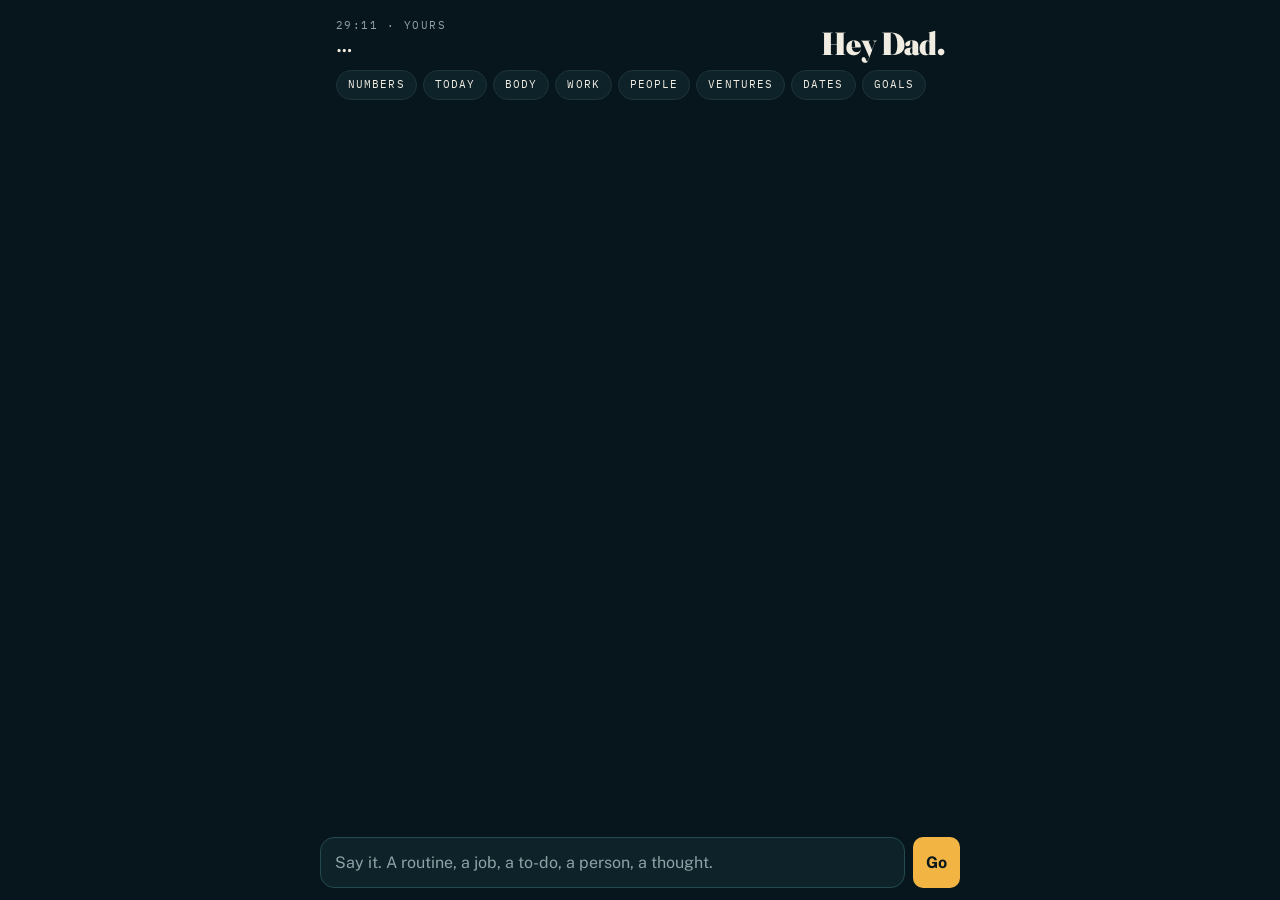
==== commit 4d9b5b75: "29:11: knocks at the block edges, set times, and med timings; the read parses its own line; Harbor s" ====
--- a/2911-9c4e1a/index.html
+++ b/2911-9c4e1a/index.html
@@ -308,7 +308,8 @@
 }
 async function readDay(){
   const btn = document.getElementById("read-btn"); btn.disabled = true; btn.textContent = "Reading…";
-  try { const r = await api("read", { facts: facts() }); const d = r.read;
+  try { const r = await api("read", { facts: facts() }); let d = r.read;
+    if (d && typeof d.line === "string" && d.line.trim().startsWith("{")) { try { d = JSON.parse(d.line.replace(/[ -]+/g, " ")); } catch(e) {} }
     document.getElementById("read-card").innerHTML = `<div class="read"><div class="k">The read · ${tstr(new Date().toISOString())}</div><div class="line">${E(d.line)}</div>${d.number?`<div class="num">${E(d.number)}</div>`:""}<div class="ev">${(d.evidence||[]).map(e=>`<span>· ${E(e)}</span>`).join("")}</div><div class="acts" style="margin-top:10px"><button class="btn ghost" id="read-btn">Read again</button></div></div>`;
     document.getElementById("read-btn").onclick = readDay;
   } catch(e){ btn.disabled=false; btn.textContent="Read the day"; toast("No read: "+e.message, 3000); }
